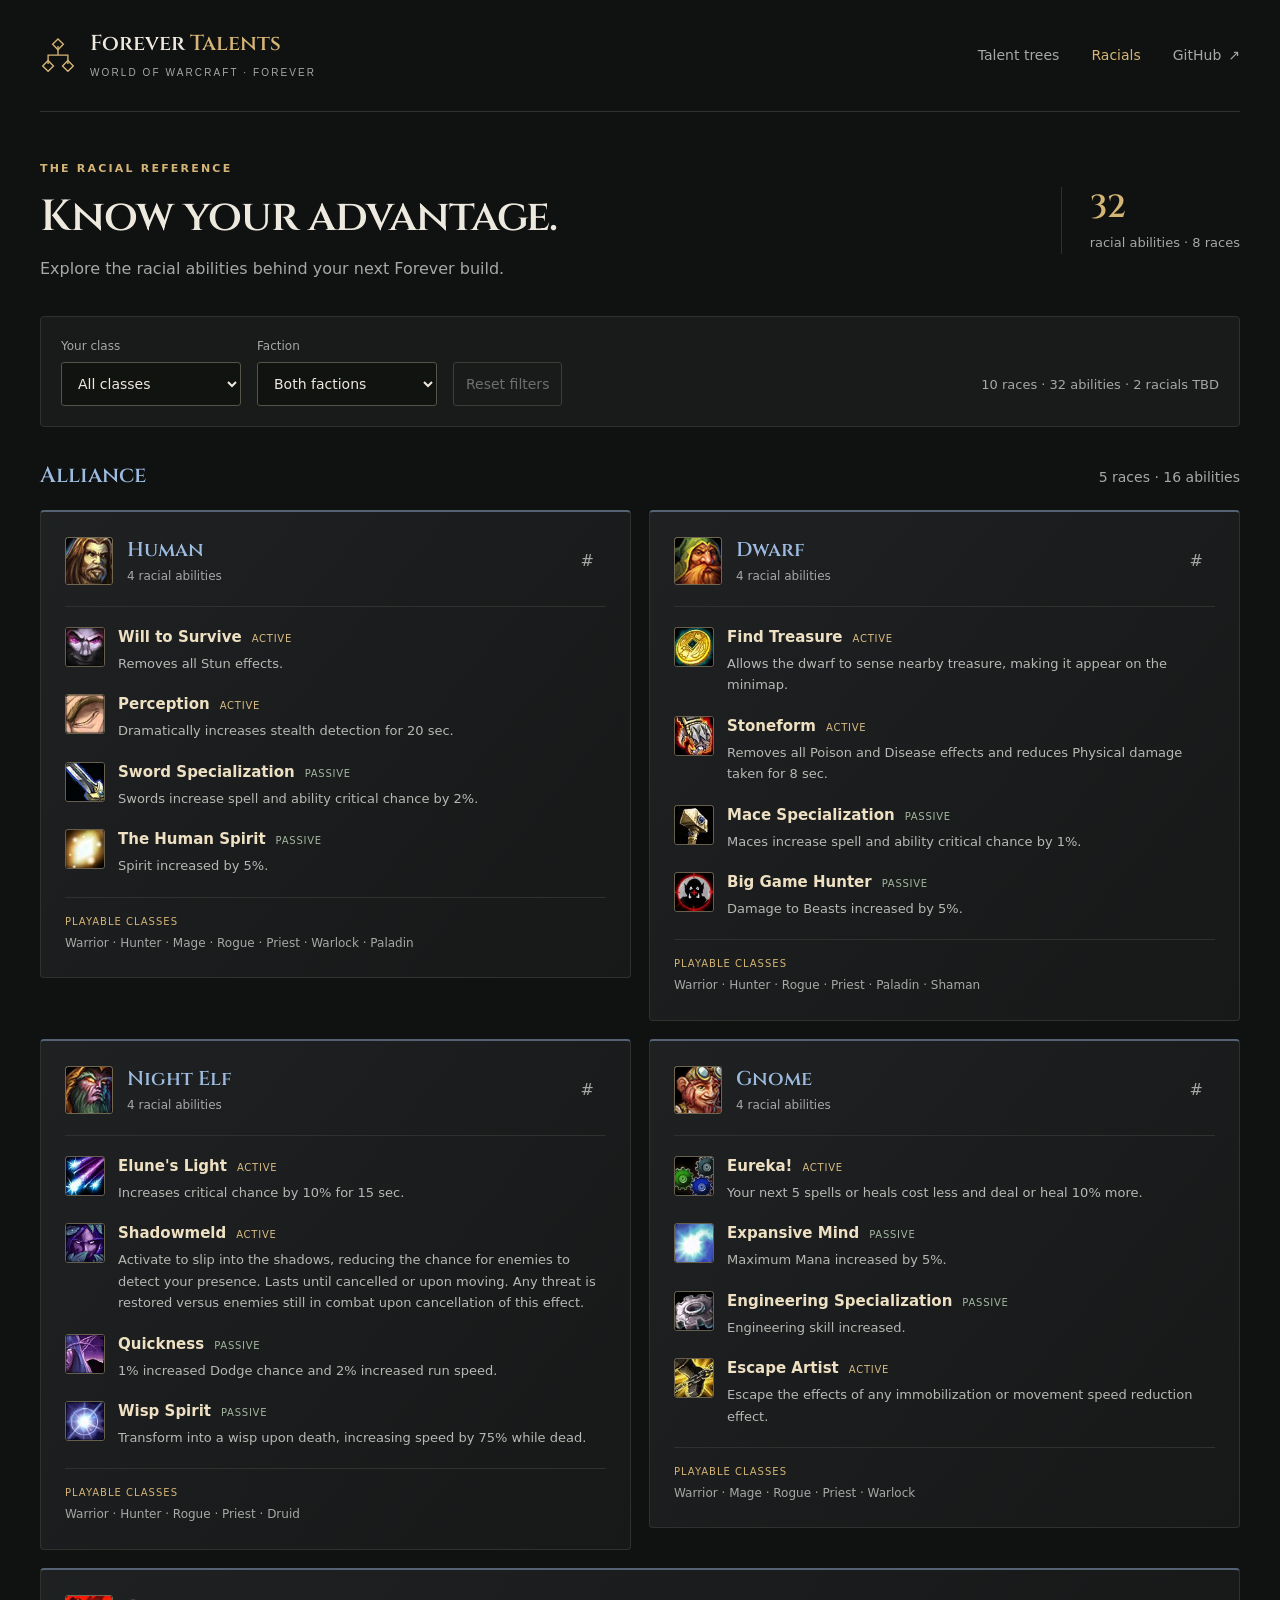
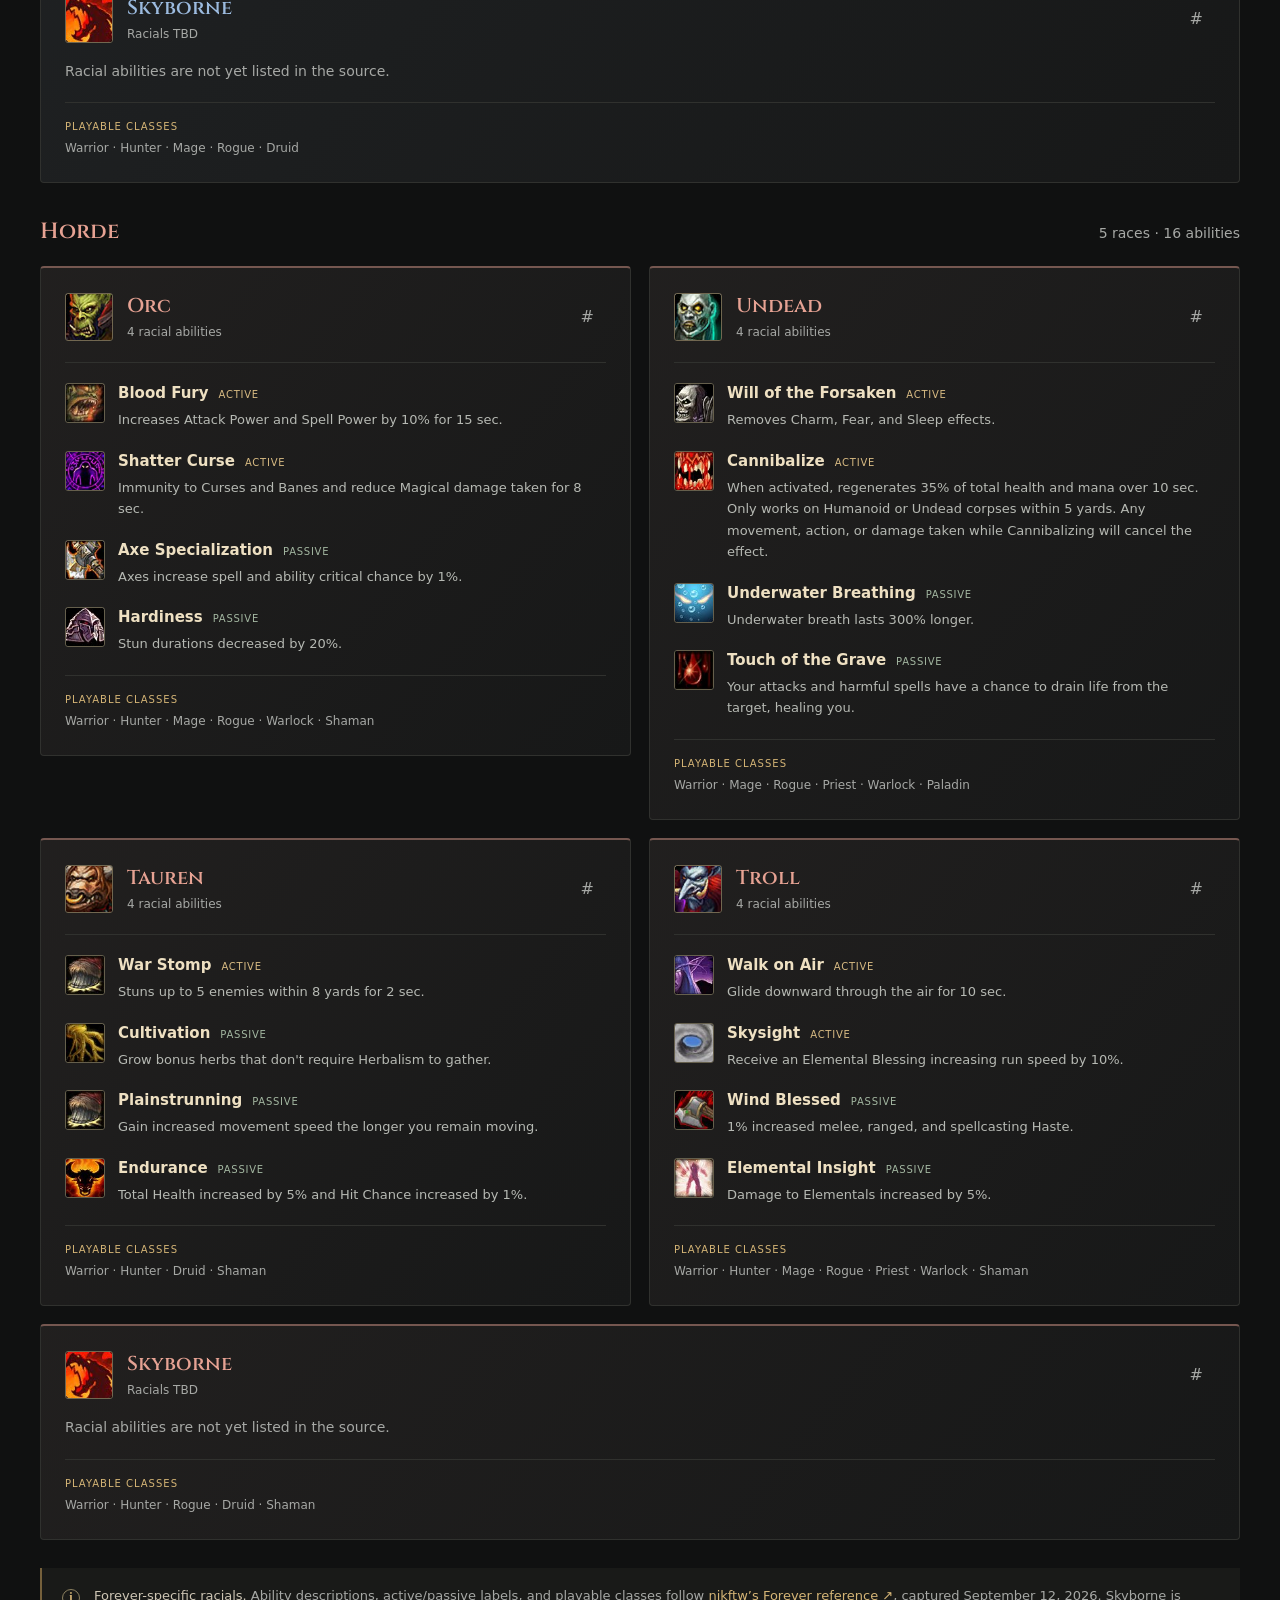
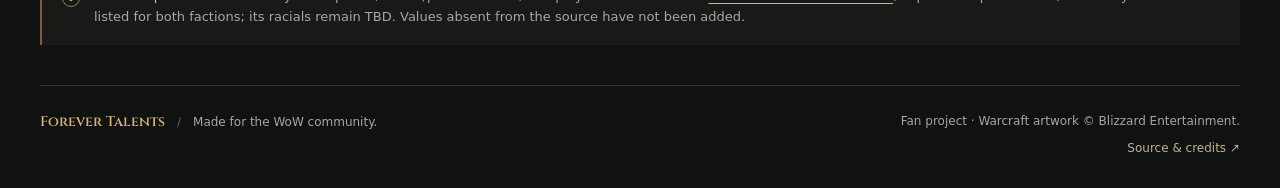
==== racials.html @ 3349fb78 "Add Forever racial abilities reference and class filters" ====
<!doctype html>
<html lang="en">
<head>
  <meta charset="utf-8">
  <meta name="viewport" content="width=device-width, initial-scale=1">
  <meta name="color-scheme" content="dark">
  <meta name="theme-color" content="#101111">
  <meta name="description" content="Explore 32 WoW Forever racial abilities, active and passive effects, and playable classes for Alliance and Horde. Skyborne racials are marked TBD.">
  <title>Racial abilities · Forever Talents</title>
  <link rel="icon" href="assets/talent-tree.svg" type="image/svg+xml">
  <link rel="stylesheet" href="styles.css">
  <link rel="stylesheet" href="racials.css">
  <script src="racials.js" defer></script>
</head>
<body>
  <a class="skip-link" href="#racials">Skip to racial abilities</a>
  <div class="page">
    <header class="site-header">
      <a class="brand" href="./" aria-label="Forever Talents home">
        <svg class="brand-mark" viewBox="0 0 40 40" fill="none" aria-hidden="true"><path d="M20 9v10M9 29V19h22v10" stroke="currentColor" stroke-width="1.5"/><path d="m20 1 6 6-6 6-6-6Zm-11 24 6 6-6 6-6-6Zm22 0 6 6-6 6-6-6Z" stroke="currentColor" stroke-width="1.5"/></svg>
        <span>Forever <b>Talents</b><small>WORLD OF WARCRAFT · FOREVER</small></span>
      </a>
      <nav aria-label="Main navigation">
        <a href="./#classes">Talent trees</a>
        <a class="current" href="racials.html" aria-current="page">Racials</a>
        <a href="https://github.com/dan-in-it/ForeverTalents">GitHub <span aria-hidden="true">↗</span></a>
      </nav>
    </header>
    <main id="racials">
      <section class="intro" aria-labelledby="page-title">
        <div><p class="eyebrow">THE RACIAL REFERENCE</p><h1 id="page-title">Know your advantage.</h1><p class="intro-copy">Explore the racial abilities behind your next Forever build.</p></div>
        <p class="collection-status"><strong>32</strong><span>racial abilities · 8 races</span></p>
      </section>
      <div class="racial-filters" hidden>
        <label for="class-filter">Your class<select id="class-filter"><option value="all">All classes</option><option value="druid">Druid</option><option value="hunter">Hunter</option><option value="mage">Mage</option><option value="paladin">Paladin</option><option value="priest">Priest</option><option value="rogue">Rogue</option><option value="shaman">Shaman</option><option value="warlock">Warlock</option><option value="warrior">Warrior</option></select></label>
        <label for="faction-filter">Faction<select id="faction-filter"><option value="all">Both factions</option><option value="alliance">Alliance</option><option value="horde">Horde</option></select></label>
        <button id="clear-filters" type="button">Reset filters</button>
        <p id="filter-summary" role="status" aria-live="polite" aria-atomic="true">10 races · 32 abilities · 2 racials TBD</p>
      </div>
    <section class="faction-section alliance" data-faction="alliance" aria-labelledby="alliance-title">
      <div class="section-heading"><h2 id="alliance-title">Alliance</h2><p class="faction-count">5 races · 16 abilities</p></div>
      <div class="race-grid">
      <article class="race-card" id="human" data-classes="warrior hunter mage rogue priest warlock paladin" data-ability-count="4" aria-labelledby="human-title">
        <header class="race-heading"><img src="assets/racials/race_human_male.jpg" alt="" width="48" height="48" loading="lazy"><div><h3 id="human-title">Human</h3><p>4 racial abilities</p></div><a class="race-anchor" href="#human" aria-label="Link to Human (Alliance)">#</a></header>
        <ul class="racial-abilities">
          <li class="racial-ability">
            <img src="assets/racials/spell_shadow_charm.jpg" alt="" width="40" height="40" loading="lazy">
            <div><div class="ability-heading"><h4>Will to Survive</h4><span class="ability-type active">Active</span></div><p>Removes all Stun effects.</p></div>
          </li>
          <li class="racial-ability">
            <img src="assets/racials/spell_nature_sleep.jpg" alt="" width="40" height="40" loading="lazy">
            <div><div class="ability-heading"><h4>Perception</h4><span class="ability-type active">Active</span></div><p>Dramatically increases stealth detection for 20 sec.</p></div>
          </li>
          <li class="racial-ability">
            <img src="assets/racials/ability_meleedamage.jpg" alt="" width="40" height="40" loading="lazy">
            <div><div class="ability-heading"><h4>Sword Specialization</h4><span class="ability-type passive">Passive</span></div><p>Swords increase spell and ability critical chance by 2%.</p></div>
          </li>
          <li class="racial-ability">
            <img src="assets/racials/inv_enchant_shardbrilliantsmall.jpg" alt="" width="40" height="40" loading="lazy">
            <div><div class="ability-heading"><h4>The Human Spirit</h4><span class="ability-type passive">Passive</span></div><p>Spirit increased by 5%.</p></div>
          </li>
        </ul>
        <p class="race-classes"><strong>Playable classes</strong><span>Warrior · Hunter · Mage · Rogue · Priest · Warlock · Paladin</span></p>
      </article>
      <article class="race-card" id="dwarf" data-classes="warrior hunter rogue priest paladin shaman" data-ability-count="4" aria-labelledby="dwarf-title">
        <header class="race-heading"><img src="assets/racials/race_dwarf_male.jpg" alt="" width="48" height="48" loading="lazy"><div><h3 id="dwarf-title">Dwarf</h3><p>4 racial abilities</p></div><a class="race-anchor" href="#dwarf" aria-label="Link to Dwarf (Alliance)">#</a></header>
        <ul class="racial-abilities">
          <li class="racial-ability">
            <img src="assets/racials/racial_dwarf_findtreasure.jpg" alt="" width="40" height="40" loading="lazy">
            <div><div class="ability-heading"><h4>Find Treasure</h4><span class="ability-type active">Active</span></div><p>Allows the dwarf to sense nearby treasure, making it appear on the minimap.</p></div>
          </li>
          <li class="racial-ability">
            <img src="assets/racials/spell_shadow_unholystrength.jpg" alt="" width="40" height="40" loading="lazy">
            <div><div class="ability-heading"><h4>Stoneform</h4><span class="ability-type active">Active</span></div><p>Removes all Poison and Disease effects and reduces Physical damage taken for 8 sec.</p></div>
          </li>
          <li class="racial-ability">
            <img src="assets/racials/inv_hammer_05.jpg" alt="" width="40" height="40" loading="lazy">
            <div><div class="ability-heading"><h4>Mace Specialization</h4><span class="ability-type passive">Passive</span></div><p>Maces increase spell and ability critical chance by 1%.</p></div>
          </li>
          <li class="racial-ability">
            <img src="assets/racials/ability_hunter_snipershot.jpg" alt="" width="40" height="40" loading="lazy">
            <div><div class="ability-heading"><h4>Big Game Hunter</h4><span class="ability-type passive">Passive</span></div><p>Damage to Beasts increased by 5%.</p></div>
          </li>
        </ul>
        <p class="race-classes"><strong>Playable classes</strong><span>Warrior · Hunter · Rogue · Priest · Paladin · Shaman</span></p>
      </article>
      <article class="race-card" id="night-elf" data-classes="warrior hunter rogue priest druid" data-ability-count="4" aria-labelledby="night-elf-title">
        <header class="race-heading"><img src="assets/racials/race_nightelf_male.jpg" alt="" width="48" height="48" loading="lazy"><div><h3 id="night-elf-title">Night Elf</h3><p>4 racial abilities</p></div><a class="race-anchor" href="#night-elf" aria-label="Link to Night Elf (Alliance)">#</a></header>
        <ul class="racial-abilities">
          <li class="racial-ability">
            <img src="assets/racials/spell_arcane_starfire.jpg" alt="" width="40" height="40" loading="lazy">
            <div><div class="ability-heading"><h4>Elune&#x27;s Light</h4><span class="ability-type active">Active</span></div><p>Increases critical chance by 10% for 15 sec.</p></div>
          </li>
          <li class="racial-ability">
            <img src="assets/racials/ability_ambush.jpg" alt="" width="40" height="40" loading="lazy">
            <div><div class="ability-heading"><h4>Shadowmeld</h4><span class="ability-type active">Active</span></div><p>Activate to slip into the shadows, reducing the chance for enemies to detect your presence. Lasts until cancelled or upon moving. Any threat is restored versus enemies still in combat upon cancellation of this effect.</p></div>
          </li>
          <li class="racial-ability">
            <img src="assets/racials/ability_racial_shadowmeld.jpg" alt="" width="40" height="40" loading="lazy">
            <div><div class="ability-heading"><h4>Quickness</h4><span class="ability-type passive">Passive</span></div><p>1% increased Dodge chance and 2% increased run speed.</p></div>
          </li>
          <li class="racial-ability">
            <img src="assets/racials/spell_nature_wispsplode.jpg" alt="" width="40" height="40" loading="lazy">
            <div><div class="ability-heading"><h4>Wisp Spirit</h4><span class="ability-type passive">Passive</span></div><p>Transform into a wisp upon death, increasing speed by 75% while dead.</p></div>
          </li>
        </ul>
        <p class="race-classes"><strong>Playable classes</strong><span>Warrior · Hunter · Rogue · Priest · Druid</span></p>
      </article>
      <article class="race-card" id="gnome" data-classes="warrior mage rogue priest warlock" data-ability-count="4" aria-labelledby="gnome-title">
        <header class="race-heading"><img src="assets/racials/race_gnome_male.jpg" alt="" width="48" height="48" loading="lazy"><div><h3 id="gnome-title">Gnome</h3><p>4 racial abilities</p></div><a class="race-anchor" href="#gnome" aria-label="Link to Gnome (Alliance)">#</a></header>
        <ul class="racial-abilities">
          <li class="racial-ability">
            <img src="assets/racials/inv_misc_enggizmos_30.jpg" alt="" width="40" height="40" loading="lazy">
            <div><div class="ability-heading"><h4>Eureka!</h4><span class="ability-type active">Active</span></div><p>Your next 5 spells or heals cost less and deal or heal 10% more.</p></div>
          </li>
          <li class="racial-ability">
            <img src="assets/racials/inv_enchant_essenceeternallarge.jpg" alt="" width="40" height="40" loading="lazy">
            <div><div class="ability-heading"><h4>Expansive Mind</h4><span class="ability-type passive">Passive</span></div><p>Maximum Mana increased by 5%.</p></div>
          </li>
          <li class="racial-ability">
            <img src="assets/racials/inv_misc_gear_01.jpg" alt="" width="40" height="40" loading="lazy">
            <div><div class="ability-heading"><h4>Engineering Specialization</h4><span class="ability-type passive">Passive</span></div><p>Engineering skill increased.</p></div>
          </li>
          <li class="racial-ability">
            <img src="assets/racials/ability_rogue_trip.jpg" alt="" width="40" height="40" loading="lazy">
            <div><div class="ability-heading"><h4>Escape Artist</h4><span class="ability-type active">Active</span></div><p>Escape the effects of any immobilization or movement speed reduction effect.</p></div>
          </li>
        </ul>
        <p class="race-classes"><strong>Playable classes</strong><span>Warrior · Mage · Rogue · Priest · Warlock</span></p>
      </article>
      <article class="race-card pending-card" id="skyborne-alliance" data-classes="warrior hunter mage rogue druid" data-ability-count="0" aria-labelledby="skyborne-alliance-title">
        <header class="race-heading"><img src="assets/racials/inv_misc_head_dragon_01.jpg" alt="" width="48" height="48" loading="lazy"><div><h3 id="skyborne-alliance-title">Skyborne</h3><p>Racials TBD</p></div><a class="race-anchor" href="#skyborne-alliance" aria-label="Link to Skyborne (Alliance)">#</a></header>
        <p class="racial-pending">Racial abilities are not yet listed in the source.</p>
        <p class="race-classes"><strong>Playable classes</strong><span>Warrior · Hunter · Mage · Rogue · Druid</span></p>
      </article>
      </div>
    </section>
    <section class="faction-section horde" data-faction="horde" aria-labelledby="horde-title">
      <div class="section-heading"><h2 id="horde-title">Horde</h2><p class="faction-count">5 races · 16 abilities</p></div>
      <div class="race-grid">
      <article class="race-card" id="orc" data-classes="warrior hunter mage rogue warlock shaman" data-ability-count="4" aria-labelledby="orc-title">
        <header class="race-heading"><img src="assets/racials/race_orc_male.jpg" alt="" width="48" height="48" loading="lazy"><div><h3 id="orc-title">Orc</h3><p>4 racial abilities</p></div><a class="race-anchor" href="#orc" aria-label="Link to Orc (Horde)">#</a></header>
        <ul class="racial-abilities">
          <li class="racial-ability">
            <img src="assets/racials/racial_orc_berserkerstrength.jpg" alt="" width="40" height="40" loading="lazy">
            <div><div class="ability-heading"><h4>Blood Fury</h4><span class="ability-type active">Active</span></div><p>Increases Attack Power and Spell Power by 10% for 15 sec.</p></div>
          </li>
          <li class="racial-ability">
            <img src="assets/racials/spell_shadow_antishadow.jpg" alt="" width="40" height="40" loading="lazy">
            <div><div class="ability-heading"><h4>Shatter Curse</h4><span class="ability-type active">Active</span></div><p>Immunity to Curses and Banes and reduce Magical damage taken for 8 sec.</p></div>
          </li>
          <li class="racial-ability">
            <img src="assets/racials/inv_axe_02.jpg" alt="" width="40" height="40" loading="lazy">
            <div><div class="ability-heading"><h4>Axe Specialization</h4><span class="ability-type passive">Passive</span></div><p>Axes increase spell and ability critical chance by 1%.</p></div>
          </li>
          <li class="racial-ability">
            <img src="assets/racials/inv_helmet_23.jpg" alt="" width="40" height="40" loading="lazy">
            <div><div class="ability-heading"><h4>Hardiness</h4><span class="ability-type passive">Passive</span></div><p>Stun durations decreased by 20%.</p></div>
          </li>
        </ul>
        <p class="race-classes"><strong>Playable classes</strong><span>Warrior · Hunter · Mage · Rogue · Warlock · Shaman</span></p>
      </article>
      <article class="race-card" id="undead" data-classes="warrior mage rogue priest warlock paladin" data-ability-count="4" aria-labelledby="undead-title">
        <header class="race-heading"><img src="assets/racials/race_scourge_male.jpg" alt="" width="48" height="48" loading="lazy"><div><h3 id="undead-title">Undead</h3><p>4 racial abilities</p></div><a class="race-anchor" href="#undead" aria-label="Link to Undead (Horde)">#</a></header>
        <ul class="racial-abilities">
          <li class="racial-ability">
            <img src="assets/racials/spell_shadow_raisedead.jpg" alt="" width="40" height="40" loading="lazy">
            <div><div class="ability-heading"><h4>Will of the Forsaken</h4><span class="ability-type active">Active</span></div><p>Removes Charm, Fear, and Sleep effects.</p></div>
          </li>
          <li class="racial-ability">
            <img src="assets/racials/ability_racial_cannibalize.jpg" alt="" width="40" height="40" loading="lazy">
            <div><div class="ability-heading"><h4>Cannibalize</h4><span class="ability-type active">Active</span></div><p>When activated, regenerates 35% of total health and mana over 10 sec. Only works on Humanoid or Undead corpses within 5 yards. Any movement, action, or damage taken while Cannibalizing will cancel the effect.</p></div>
          </li>
          <li class="racial-ability">
            <img src="assets/racials/spell_shadow_demonbreath.jpg" alt="" width="40" height="40" loading="lazy">
            <div><div class="ability-heading"><h4>Underwater Breathing</h4><span class="ability-type passive">Passive</span></div><p>Underwater breath lasts 300% longer.</p></div>
          </li>
          <li class="racial-ability">
            <img src="assets/racials/spell_shadow_lifedrain.jpg" alt="" width="40" height="40" loading="lazy">
            <div><div class="ability-heading"><h4>Touch of the Grave</h4><span class="ability-type passive">Passive</span></div><p>Your attacks and harmful spells have a chance to drain life from the target, healing you.</p></div>
          </li>
        </ul>
        <p class="race-classes"><strong>Playable classes</strong><span>Warrior · Mage · Rogue · Priest · Warlock · Paladin</span></p>
      </article>
      <article class="race-card" id="tauren" data-classes="warrior hunter druid shaman" data-ability-count="4" aria-labelledby="tauren-title">
        <header class="race-heading"><img src="assets/racials/race_tauren_male.jpg" alt="" width="48" height="48" loading="lazy"><div><h3 id="tauren-title">Tauren</h3><p>4 racial abilities</p></div><a class="race-anchor" href="#tauren" aria-label="Link to Tauren (Horde)">#</a></header>
        <ul class="racial-abilities">
          <li class="racial-ability">
            <img src="assets/racials/ability_warstomp.jpg" alt="" width="40" height="40" loading="lazy">
            <div><div class="ability-heading"><h4>War Stomp</h4><span class="ability-type active">Active</span></div><p>Stuns up to 5 enemies within 8 yards for 2 sec.</p></div>
          </li>
          <li class="racial-ability">
            <img src="assets/racials/inv_misc_herb_07.jpg" alt="" width="40" height="40" loading="lazy">
            <div><div class="ability-heading"><h4>Cultivation</h4><span class="ability-type passive">Passive</span></div><p>Grow bonus herbs that don&#x27;t require Herbalism to gather.</p></div>
          </li>
          <li class="racial-ability">
            <img src="assets/racials/ability_warstomp.jpg" alt="" width="40" height="40" loading="lazy">
            <div><div class="ability-heading"><h4>Plainstrunning</h4><span class="ability-type passive">Passive</span></div><p>Gain increased movement speed the longer you remain moving.</p></div>
          </li>
          <li class="racial-ability">
            <img src="assets/racials/spell_nature_unyeildingstamina.jpg" alt="" width="40" height="40" loading="lazy">
            <div><div class="ability-heading"><h4>Endurance</h4><span class="ability-type passive">Passive</span></div><p>Total Health increased by 5% and Hit Chance increased by 1%.</p></div>
          </li>
        </ul>
        <p class="race-classes"><strong>Playable classes</strong><span>Warrior · Hunter · Druid · Shaman</span></p>
      </article>
      <article class="race-card" id="troll" data-classes="warrior hunter mage rogue priest warlock shaman" data-ability-count="4" aria-labelledby="troll-title">
        <header class="race-heading"><img src="assets/racials/race_troll_male.jpg" alt="" width="48" height="48" loading="lazy"><div><h3 id="troll-title">Troll</h3><p>4 racial abilities</p></div><a class="race-anchor" href="#troll" aria-label="Link to Troll (Horde)">#</a></header>
        <ul class="racial-abilities">
          <li class="racial-ability">
            <img src="assets/racials/ability_racial_shadowmeld.jpg" alt="" width="40" height="40" loading="lazy">
            <div><div class="ability-heading"><h4>Walk on Air</h4><span class="ability-type active">Active</span></div><p>Glide downward through the air for 10 sec.</p></div>
          </li>
          <li class="racial-ability">
            <img src="assets/racials/spell_nature_eyeofthestorm.jpg" alt="" width="40" height="40" loading="lazy">
            <div><div class="ability-heading"><h4>Skysight</h4><span class="ability-type active">Active</span></div><p>Receive an Elemental Blessing increasing run speed by 10%.</p></div>
          </li>
          <li class="racial-ability">
            <img src="assets/racials/ability_hunter_swiftstrike.jpg" alt="" width="40" height="40" loading="lazy">
            <div><div class="ability-heading"><h4>Wind Blessed</h4><span class="ability-type passive">Passive</span></div><p>1% increased melee, ranged, and spellcasting Haste.</p></div>
          </li>
          <li class="racial-ability">
            <img src="assets/racials/spell_fire_elementaldevastation.jpg" alt="" width="40" height="40" loading="lazy">
            <div><div class="ability-heading"><h4>Elemental Insight</h4><span class="ability-type passive">Passive</span></div><p>Damage to Elementals increased by 5%.</p></div>
          </li>
        </ul>
        <p class="race-classes"><strong>Playable classes</strong><span>Warrior · Hunter · Mage · Rogue · Priest · Warlock · Shaman</span></p>
      </article>
      <article class="race-card pending-card" id="skyborne-horde" data-classes="warrior hunter rogue druid shaman" data-ability-count="0" aria-labelledby="skyborne-horde-title">
        <header class="race-heading"><img src="assets/racials/inv_misc_head_dragon_01.jpg" alt="" width="48" height="48" loading="lazy"><div><h3 id="skyborne-horde-title">Skyborne</h3><p>Racials TBD</p></div><a class="race-anchor" href="#skyborne-horde" aria-label="Link to Skyborne (Horde)">#</a></header>
        <p class="racial-pending">Racial abilities are not yet listed in the source.</p>
        <p class="race-classes"><strong>Playable classes</strong><span>Warrior · Hunter · Rogue · Druid · Shaman</span></p>
      </article>
      </div>
    </section>

      <p class="racial-empty" id="racial-empty" hidden>No races match these filters. Try another class or faction.</p>
      <aside class="reference-note"><span class="note-mark" aria-hidden="true">i</span><p><strong>Forever-specific racials.</strong> Ability descriptions, active/passive labels, and playable classes follow <a href="https://nikftw.github.io/forevertalent/">nikftw’s Forever reference ↗</a>, captured September 12, 2026. Skyborne is listed for both factions; its racials remain TBD. Values absent from the source have not been added.</p></aside>
    </main>
    <footer class="site-footer">
      <p><span class="footer-brand">Forever Talents</span><span class="footer-divider">/</span>Made for the WoW community.</p>
      <p>Fan project · Warcraft artwork © Blizzard Entertainment.<br><a href="https://github.com/dan-in-it/ForeverTalents">Source &amp; credits <span aria-hidden="true">↗</span></a></p>
    </footer>
  </div>
</body>
</html>
---- styles.css ----
@font-face {
  font-family: Cinzel;
  src: url("assets/cinzel.ttf") format("truetype");
  font-weight: 400 900;
  font-display: swap;
}

:root {
  color-scheme: dark;
  --background: #101111;
  --panel: #191a1a;
  --text: #eee9df;
  --muted: #a6a8a5;
  --gold: #d5b576;
  --line: #30312e;
  font-family: "Segoe UI", system-ui, sans-serif;
  color: var(--text);
  background: var(--background);
}

* { box-sizing: border-box; }
body { margin: 0; font-size: 1rem; line-height: 1.6; }
a { color: inherit; text-decoration: none; }
img { display: block; object-fit: cover; }
button, a { -webkit-tap-highlight-color: transparent; }
a:focus-visible { outline: 2px solid var(--gold); outline-offset: 6px; }
.page { width: min(1232px, calc(100% - 80px)); margin: 0 auto; }
.skip-link { position: absolute; top: -100px; left: 16px; padding: 12px 20px; z-index: 10; background: var(--gold); color: #171713; }
.skip-link:focus { top: 12px; }
.site-header { min-height: 112px; display: flex; align-items: center; justify-content: space-between; gap: 24px; border-bottom: 1px solid var(--line); }
.brand { display: flex; gap: 14px; align-items: center; font: 500 1.35rem/1.2 Cinzel, Georgia, serif; white-space: nowrap; }
.brand b { font-weight: 500; color: var(--gold); }
.brand small { display: block; margin-top: 9px; color: var(--muted); font: 500 .625rem/1.5 "Segoe UI", sans-serif; letter-spacing: .21em; }
.brand-mark { width: 36px; height: 40px; color: var(--gold); }
nav { display: flex; gap: 32px; font-size: .875rem; }
nav a { display: flex; align-items: center; gap: 7px; min-height: 44px; color: var(--muted); }
nav a:hover, nav .current { color: var(--gold); }
.intro { display: flex; justify-content: space-between; align-items: center; gap: 24px; padding: 48px 0 34px; }
.eyebrow { margin: 0 0 12px; color: var(--gold); font-size: .6875rem; font-weight: 600; letter-spacing: .2em; }
h1, h2, h3, p { margin-top: 0; }
h1 { font: 500 clamp(2rem, 3.4vw, 2.875rem)/1.25 Cinzel, Georgia, serif; margin-bottom: 12px; letter-spacing: -.025em; }
.intro-copy { color: var(--muted); margin-bottom: 0; }
.collection-status { margin: 0; padding-left: 28px; border-left: 1px solid var(--line); flex-shrink: 0; }
.collection-status strong { display: block; color: var(--gold); font: 500 2rem/1.3 Cinzel, Georgia, serif; }
.collection-status strong span { color: #696c67; font-size: 1.375rem; }
.collection-status > span { color: var(--muted); font-size: .8125rem; }
.status { display: inline-flex; align-items: center; width: fit-content; font-size: .8125rem; line-height: 1.4; padding: 5px 10px; border-radius: 3px; }
.live { gap: 7px; color: #c0d7a8; background: #263025; border: 1px solid #43533a; }
.live::before { content: ""; width: 5px; height: 5px; background: #b2d998; border-radius: 50%; }
.section-heading { display: flex; justify-content: space-between; align-items: baseline; gap: 20px; margin-bottom: 18px; }
.section-heading h2 { font: 500 1.375rem/1.4 Cinzel, Georgia, serif; margin-bottom: 0; }
.section-heading p { font-size: .875rem; color: var(--muted); margin-bottom: 0; }
.class-grid { display: grid; grid-template-columns: repeat(3, minmax(0, 1fr)); grid-auto-rows: 1fr; gap: 16px; }
.class-card { position: relative; display: grid; grid-template-columns: 48px minmax(0, 1fr); grid-template-rows: 48px 1fr 44px; gap: 16px; padding: 24px; border: 1px solid var(--line); border-radius: 4px; background: linear-gradient(115deg, color-mix(in srgb, var(--class-color) 4%, #191a1a), #171818); }
.class-card::before { content: ""; position: absolute; left: 22px; right: 22px; top: -1px; height: 1px; background: linear-gradient(90deg, var(--class-color), transparent); opacity: .5; }
.class-card > img { border: 1px solid #6c695d; border-radius: 3px; filter: saturate(.65); }
.class-card h3 { align-self: center; color: var(--class-color); font: 500 1.25rem/1.4 Cinzel, Georgia, serif; margin: 0; }
.class-card > p { grid-column: 1 / -1; color: var(--muted); font-size: .875rem; line-height: 1.65; min-height: 2.9em; margin: 0; }
.soon { grid-column: 1 / -1; align-self: center; color: #aaa99f; background: #222320; border: 1px solid #383a34; }
.druid { --class-color: #eda65d; }
.available-class { border-color: #6d5d40; background: linear-gradient(115deg, color-mix(in srgb, var(--class-color) 8%, #191a1a), #1c1e19); transition: border-color .15s, box-shadow .15s; }
.available-class:hover, .available-class:focus-within { border-color: var(--gold); box-shadow: 0 0 0 1px var(--gold); }
.available-class > img { filter: none; }
.coverage-note { display: block; color: var(--muted); font-size: .75rem; }
.card-footer { grid-column: 1 / -1; display: flex; align-items: center; justify-content: space-between; gap: 8px; }
.card-footer .status { flex-shrink: 0; font-size: .75rem; padding: 5px 8px; }
.class-calculator { display: flex; align-items: center; gap: 8px; min-height: 44px; color: #e6c28a; font-size: .8125rem; }
.class-calculator::after { content: ""; position: absolute; inset: 0; border-radius: 4px; }
.class-calculator:focus-visible { outline: none; }
.class-calculator:focus-visible::after { outline: 2px solid var(--gold); outline-offset: 4px; }
.class-calculator:hover { color: #ffe1b0; text-decoration: underline; text-underline-offset: 4px; }
.hunter { --class-color: #afd18b; }
.mage { --class-color: #8cc6d8; }
.paladin { --class-color: #eaaac8; }
.priest { --class-color: #dedbd0; }
.rogue { --class-color: #e4d68a; }
.shaman { --class-color: #80a7df; }
.warlock { --class-color: #b5a0da; }
.warrior { --class-color: #c9ac8b; }
.reference-note { display: flex; gap: 14px; margin-top: 28px; padding: 18px 20px; background: #191a18; border-left: 2px solid #75603b; }
.note-mark { display: flex; align-items: center; justify-content: center; flex: 0 0 18px; height: 18px; border: 1px solid #8b805f; border-radius: 50%; color: var(--gold); font: 600 .75rem Georgia, serif; margin-top: 3px; }
.reference-note p { margin: 0; font-size: .8125rem; color: var(--muted); }
.reference-note strong { color: #cdc5b4; font-weight: 500; }
.racial-callout { display: flex; align-items: center; gap: 18px; margin-top: 28px; padding: 22px 24px; border: 1px solid #6d5d40; border-radius: 4px; background: linear-gradient(110deg, #24251e, #191a1a); }
.racial-callout > img { border: 1px solid #716750; border-radius: 3px; flex-shrink: 0; }
.racial-callout strong { display: block; margin-bottom: 4px; font: 500 1.125rem/1.5 Cinzel, Georgia, serif; color: var(--gold); }
.racial-callout > span > span { color: var(--muted); font-size: .8125rem; }
.racial-callout .racial-callout-action { margin-left: auto; flex-shrink: 0; color: var(--gold); font-size: .875rem; }
.racial-callout:hover { border-color: var(--gold); }
.site-footer { display: flex; justify-content: space-between; gap: 24px; margin-top: 40px; padding: 26px 0 30px; border-top: 1px solid var(--line); color: var(--muted); font-size: .75rem; }
.site-footer p { margin: 0; }
.site-footer > p:last-child { text-align: right; }
.footer-brand { font: 500 .875rem Cinzel, Georgia, serif; color: var(--gold); }
.footer-divider { color: #5e6057; padding: 0 12px; }
.site-footer a { display: inline-block; padding-top: 7px; color: #c2b28f; }
.site-footer a:hover { text-decoration: underline; }

@media (max-width: 1050px) {
  .class-grid { grid-template-columns: repeat(2, minmax(0, 1fr)); }
  .class-card > p { min-height: 0; }
}

@media (max-width: 760px) {
  .class-grid { grid-template-columns: 1fr; }
}

@media (max-width: 640px) {
  .page { width: calc(100% - 36px); }
  .site-header { min-height: 88px; gap: 12px; flex-wrap: wrap; padding-block: 18px; }
  .brand { font-size: 1rem; gap: 10px; }
  .brand-mark { width: 28px; }
  .brand small { font-size: .5rem; letter-spacing: .14em; }
  nav { gap: 22px; font-size: .8125rem; width: 100%; }
  .intro { padding: 32px 0 26px; display: block; }
  .intro-copy { max-width: 320px; }
  .collection-status { margin-top: 20px; padding: 0; border: 0; display: flex; align-items: baseline; gap: 10px; }
  .collection-status strong { font-size: 1.25rem; }
  .collection-status strong span { font-size: 1rem; }
  .collection-status > span { font-size: .75rem; }
  .section-heading { display: block; }
  .section-heading p { margin-top: 5px; }
  .class-grid { gap: 12px; }
  .class-card { padding: 20px; gap: 12px; }
  .class-card::before { left: 20px; right: 20px; }
  .class-card h3 { font-size: 1.125rem; }
  .class-card > p { font-size: .8125rem; }
  .soon { font-size: .75rem; padding: 5px 8px; }
  .racial-callout { flex-wrap: wrap; padding: 20px; gap: 12px; }
  .racial-callout > span:first-of-type { flex: 1; }
  .racial-callout .racial-callout-action { flex-basis: calc(100% - 60px); margin-left: 60px; }
  .site-footer { display: block; }
  .site-footer > p:last-child { text-align: left; margin-top: 14px; }
  .footer-divider { padding: 0 6px; }
}

@media (max-width: 359px) {
  .brand small { letter-spacing: .05em; }
  .class-calculator { font-size: .75rem; gap: 4px; }
}

@media (prefers-reduced-motion: reduce) {
  *, *::before, *::after { transition: none !important; }
}
---- racials.css ----
.racial-filters { display: flex; flex-wrap: wrap; align-items: flex-end; gap: 16px; padding: 20px; margin-bottom: 32px; border: 1px solid var(--line); border-radius: 4px; background: var(--panel); }
.racial-filters label { display: grid; gap: 6px; color: var(--muted); font-size: .75rem; }
.racial-filters select, .racial-filters button { min-height: 44px; border: 1px solid #555447; border-radius: 3px; padding: 9px 12px; font: inherit; font-size: .875rem; color: var(--text); background: #111311; }
.racial-filters select { min-width: 180px; }
.racial-filters button { cursor: pointer; color: var(--gold); background: transparent; }
.racial-filters button:hover { background: #2b2b23; }
.racial-filters button:disabled { color: var(--muted); opacity: .6; cursor: default; }
.racial-filters select:focus-visible, .racial-filters button:focus-visible { outline: 2px solid var(--gold); outline-offset: 4px; }
#filter-summary { margin: 0 0 10px auto; color: var(--muted); font-size: .8125rem; }
.faction-section { margin-top: 34px; --faction-color: #9cbbdf; }
.faction-section.horde { --faction-color: #e6a293; }
.faction-section .section-heading h2 { color: var(--faction-color); }
.race-grid { display: grid; grid-template-columns: repeat(2, minmax(0, 1fr)); gap: 18px; align-items: start; }
.race-card { padding: 24px; border: 1px solid var(--line); border-top: 2px solid color-mix(in srgb, var(--faction-color) 45%, var(--panel)); border-radius: 4px; background: linear-gradient(130deg, color-mix(in srgb, var(--faction-color) 4%, var(--panel)), #171818); scroll-margin-top: 24px; }
.race-card:target { border-color: var(--gold); }
.race-heading { display: flex; align-items: center; gap: 14px; padding-bottom: 20px; border-bottom: 1px solid var(--line); }
.race-heading > img { border: 1px solid #716750; border-radius: 3px; flex-shrink: 0; }
.race-heading h3 { margin: 0; color: var(--faction-color); font: 500 1.25rem/1.4 Cinzel, Georgia, serif; }
.race-heading p { margin: 3px 0 0; color: var(--muted); font-size: .75rem; }
.race-anchor { margin-left: auto; padding: 8px 12px; color: var(--muted); }
.race-anchor:hover { color: var(--gold); }
.racial-abilities { list-style: none; padding: 0; margin: 0; }
.racial-ability { display: grid; grid-template-columns: 40px minmax(0, 1fr); gap: 13px; padding-top: 20px; }
.racial-ability > img { border: 1px solid #655f4c; border-radius: 3px; }
.ability-heading { display: flex; align-items: baseline; flex-wrap: wrap; gap: 3px 10px; margin-bottom: 5px; }
.ability-heading h4 { margin: 0; color: #eee0c2; font-size: .9375rem; font-weight: 600; line-height: 1.4; }
.ability-type { font-size: .625rem; text-transform: uppercase; letter-spacing: .075em; }
.ability-type.active { color: #d8bb83; }
.ability-type.passive { color: #a3b7a1; }
.racial-ability p { margin: 0; color: #b6b9b3; font-size: .8125rem; line-height: 1.65; }
.race-classes { border-top: 1px solid var(--line); padding-top: 16px; margin: 20px 0 0; font-size: .75rem; color: var(--muted); }
.race-classes strong { display: block; margin-bottom: 4px; font-size: .625rem; font-weight: 500; text-transform: uppercase; letter-spacing: .1em; color: var(--gold); }
.pending-card { grid-column: 1 / -1; }
.pending-card .race-heading { border-bottom: 0; padding-bottom: 0; }
.racial-pending { margin: 16px 0 0; color: var(--muted); font-size: .875rem; }
.reference-note a { color: var(--gold); text-decoration: underline; text-underline-offset: 3px; }
.racial-empty { padding: 28px; border: 1px solid var(--line); text-align: center; color: var(--muted); }
[hidden] { display: none !important; }
@media (max-width: 900px) {
  #filter-summary { width: 100%; margin: 0; }
  .race-grid { grid-template-columns: 1fr; }
}
@media (max-width: 640px) {
  .racial-filters { padding: 16px; gap: 12px; }
  .racial-filters label { flex: 1 1 120px; min-width: 0; }
  .racial-filters select { width: 100%; min-width: 0; }
  .race-card { padding: 18px; }
  .race-grid { gap: 14px; }
  .racial-ability { gap: 11px; }
}
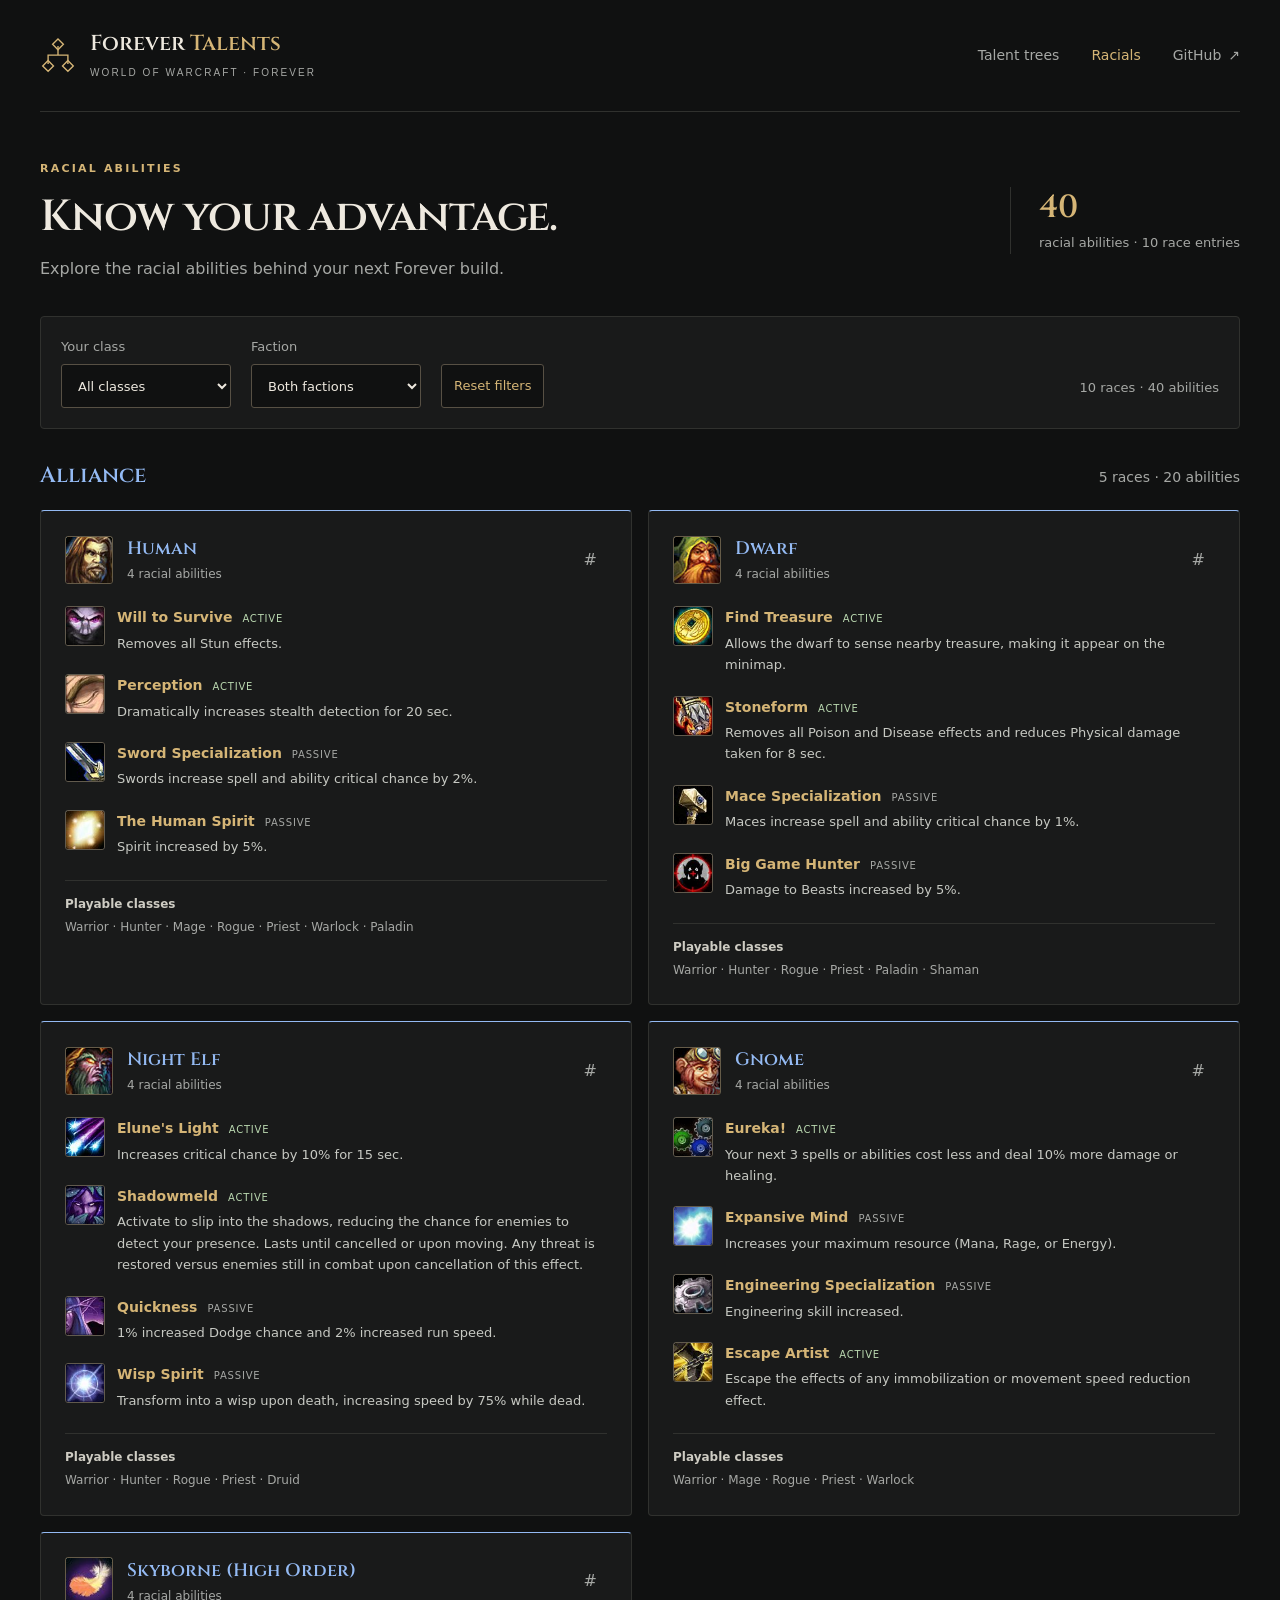
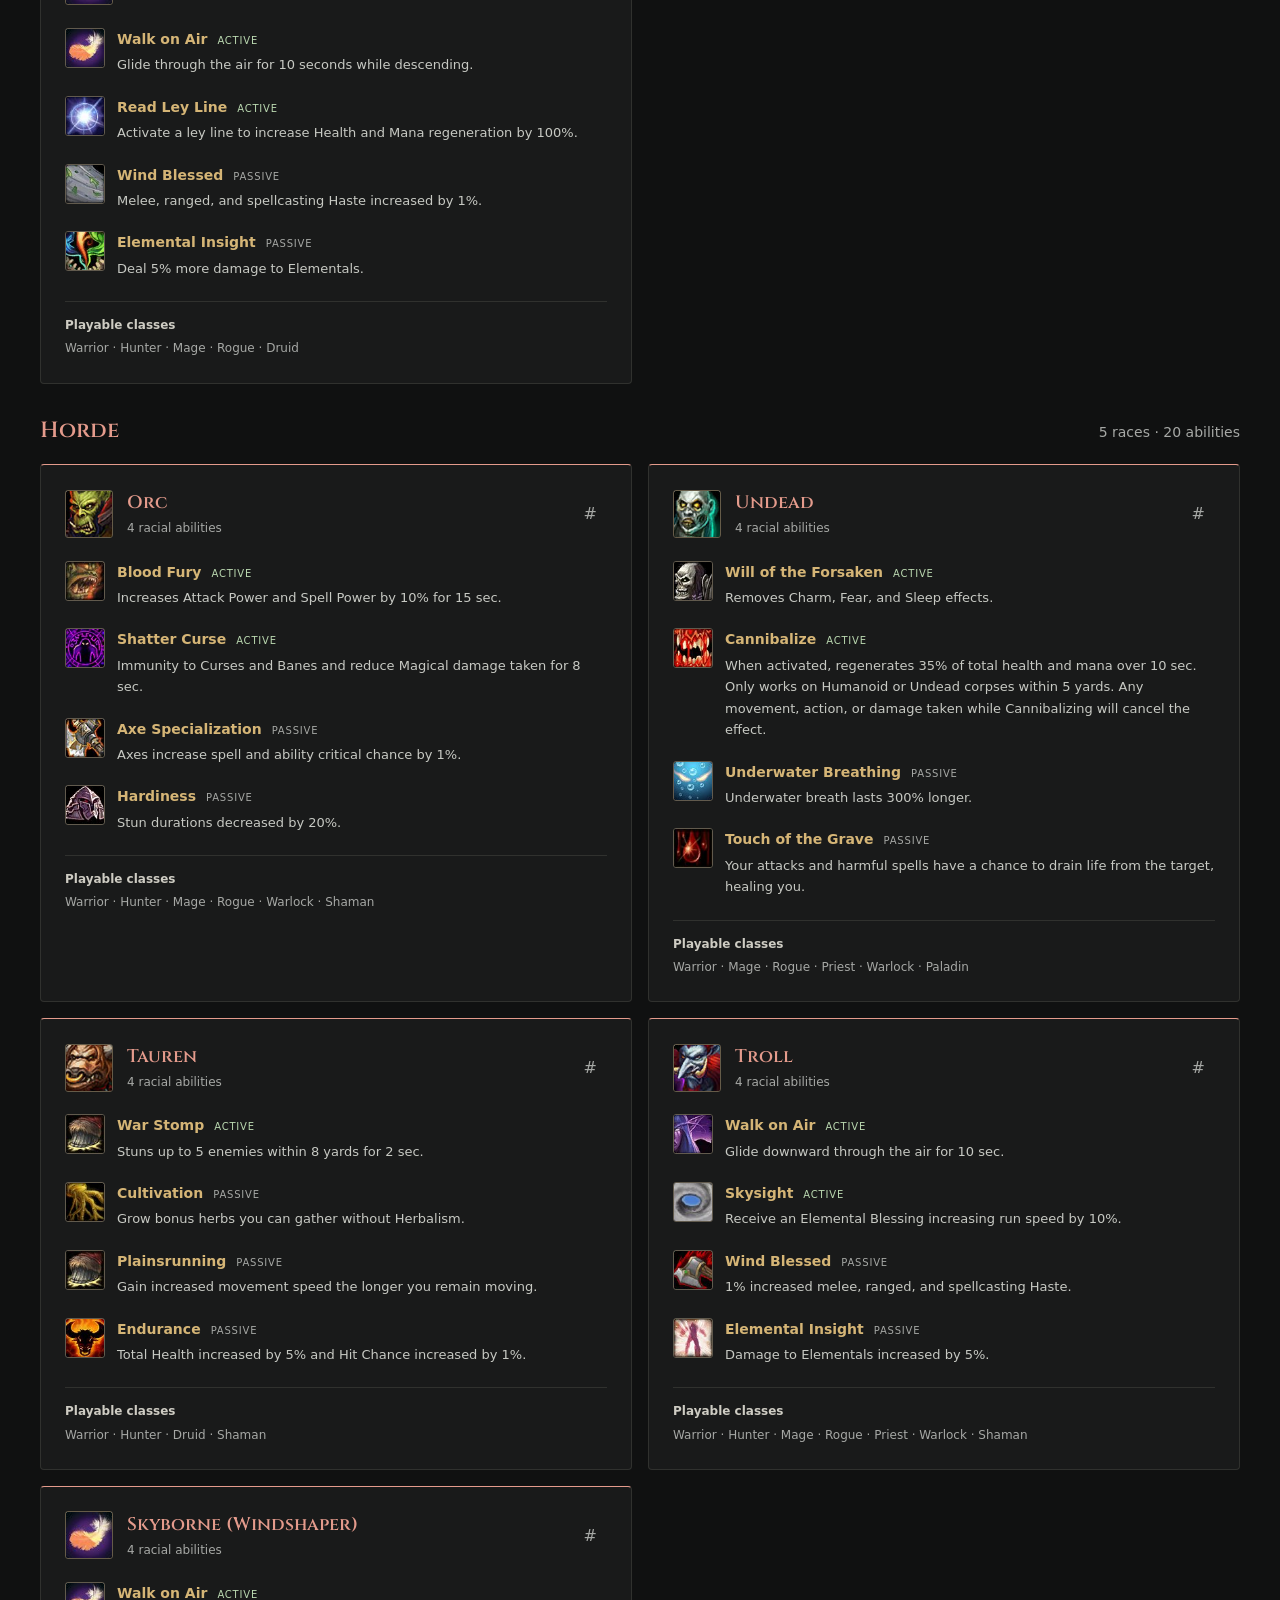
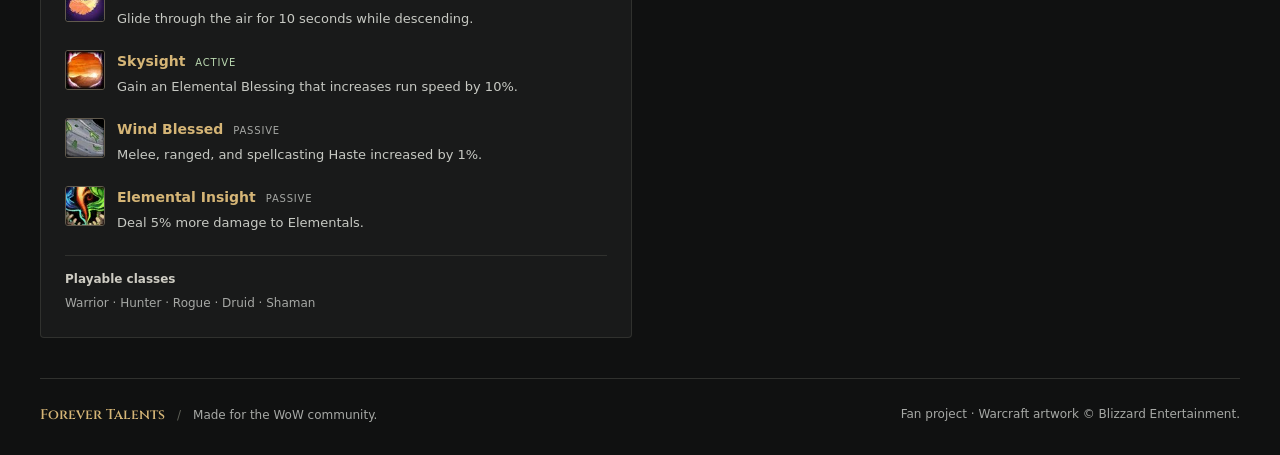
==== commit a31d9875: "Complete all nine talent calculators and remove visible references" ====
--- a/racials.html
+++ b/racials.html
@@ -5,7 +5,7 @@
   <meta name="viewport" content="width=device-width, initial-scale=1">
   <meta name="color-scheme" content="dark">
   <meta name="theme-color" content="#101111">
-  <meta name="description" content="Explore 32 WoW Forever racial abilities, active and passive effects, and playable classes for Alliance and Horde. Skyborne racials are marked TBD.">
+  <meta name="description" content="Explore 40 WoW Forever racial abilities and playable classes, including High Order and Windshaper Skyborne and updated Gnome, Orc, and Tauren racials.">
   <title>Racial abilities · Forever Talents</title>
   <link rel="icon" href="assets/talent-tree.svg" type="image/svg+xml">
   <link rel="stylesheet" href="styles.css">
@@ -28,17 +28,17 @@
     </header>
     <main id="racials">
       <section class="intro" aria-labelledby="page-title">
-        <div><p class="eyebrow">THE RACIAL REFERENCE</p><h1 id="page-title">Know your advantage.</h1><p class="intro-copy">Explore the racial abilities behind your next Forever build.</p></div>
-        <p class="collection-status"><strong>32</strong><span>racial abilities · 8 races</span></p>
+        <div><p class="eyebrow">RACIAL ABILITIES</p><h1 id="page-title">Know your advantage.</h1><p class="intro-copy">Explore the racial abilities behind your next Forever build.</p></div>
+        <p class="collection-status"><strong>40</strong><span>racial abilities · 10 race entries</span></p>
       </section>
       <div class="racial-filters" hidden>
         <label for="class-filter">Your class<select id="class-filter"><option value="all">All classes</option><option value="druid">Druid</option><option value="hunter">Hunter</option><option value="mage">Mage</option><option value="paladin">Paladin</option><option value="priest">Priest</option><option value="rogue">Rogue</option><option value="shaman">Shaman</option><option value="warlock">Warlock</option><option value="warrior">Warrior</option></select></label>
         <label for="faction-filter">Faction<select id="faction-filter"><option value="all">Both factions</option><option value="alliance">Alliance</option><option value="horde">Horde</option></select></label>
         <button id="clear-filters" type="button">Reset filters</button>
-        <p id="filter-summary" role="status" aria-live="polite" aria-atomic="true">10 races · 32 abilities · 2 racials TBD</p>
+        <p id="filter-summary" role="status" aria-live="polite" aria-atomic="true">10 races · 40 abilities</p>
       </div>
     <section class="faction-section alliance" data-faction="alliance" aria-labelledby="alliance-title">
-      <div class="section-heading"><h2 id="alliance-title">Alliance</h2><p class="faction-count">5 races · 16 abilities</p></div>
+      <div class="section-heading"><h2 id="alliance-title">Alliance</h2><p class="faction-count">5 races · 20 abilities</p></div>
       <div class="race-grid">
       <article class="race-card" id="human" data-classes="warrior hunter mage rogue priest warlock paladin" data-ability-count="4" aria-labelledby="human-title">
         <header class="race-heading"><img src="assets/racials/race_human_male.jpg" alt="" width="48" height="48" loading="lazy"><div><h3 id="human-title">Human</h3><p>4 racial abilities</p></div><a class="race-anchor" href="#human" aria-label="Link to Human (Alliance)">#</a></header>
@@ -111,11 +111,11 @@
         <ul class="racial-abilities">
           <li class="racial-ability">
             <img src="assets/racials/inv_misc_enggizmos_30.jpg" alt="" width="40" height="40" loading="lazy">
-            <div><div class="ability-heading"><h4>Eureka!</h4><span class="ability-type active">Active</span></div><p>Your next 5 spells or heals cost less and deal or heal 10% more.</p></div>
+            <div><div class="ability-heading"><h4>Eureka!</h4><span class="ability-type active">Active</span></div><p>Your next 3 spells or abilities cost less and deal 10% more damage or healing.</p></div>
           </li>
           <li class="racial-ability">
             <img src="assets/racials/inv_enchant_essenceeternallarge.jpg" alt="" width="40" height="40" loading="lazy">
-            <div><div class="ability-heading"><h4>Expansive Mind</h4><span class="ability-type passive">Passive</span></div><p>Maximum Mana increased by 5%.</p></div>
+            <div><div class="ability-heading"><h4>Expansive Mind</h4><span class="ability-type passive">Passive</span></div><p>Increases your maximum resource (Mana, Rage, or Energy).</p></div>
           </li>
           <li class="racial-ability">
             <img src="assets/racials/inv_misc_gear_01.jpg" alt="" width="40" height="40" loading="lazy">
@@ -128,15 +128,32 @@
         </ul>
         <p class="race-classes"><strong>Playable classes</strong><span>Warrior · Mage · Rogue · Priest · Warlock</span></p>
       </article>
-      <article class="race-card pending-card" id="skyborne-alliance" data-classes="warrior hunter mage rogue druid" data-ability-count="0" aria-labelledby="skyborne-alliance-title">
-        <header class="race-heading"><img src="assets/racials/inv_misc_head_dragon_01.jpg" alt="" width="48" height="48" loading="lazy"><div><h3 id="skyborne-alliance-title">Skyborne</h3><p>Racials TBD</p></div><a class="race-anchor" href="#skyborne-alliance" aria-label="Link to Skyborne (Alliance)">#</a></header>
-        <p class="racial-pending">Racial abilities are not yet listed in the source.</p>
+      <article class="race-card" id="skyborne-alliance" data-classes="warrior hunter mage rogue druid" data-ability-count="4" aria-labelledby="skyborne-alliance-title">
+        <header class="race-heading"><img src="assets/racials/spell_magic_featherfall.jpg" alt="" width="48" height="48" loading="lazy"><div><h3 id="skyborne-alliance-title">Skyborne (High Order)</h3><p>4 racial abilities</p></div><a class="race-anchor" href="#skyborne-alliance" aria-label="Link to Skyborne (High Order) (Alliance)">#</a></header>
+        <ul class="racial-abilities">
+          <li class="racial-ability">
+            <img src="assets/racials/spell_magic_featherfall.jpg" alt="" width="40" height="40" loading="lazy">
+            <div><div class="ability-heading"><h4>Walk on Air</h4><span class="ability-type active">Active</span></div><p>Glide through the air for 10 seconds while descending.</p></div>
+          </li>
+          <li class="racial-ability">
+            <img src="assets/racials/spell_nature_wispsplode.jpg" alt="" width="40" height="40" loading="lazy">
+            <div><div class="ability-heading"><h4>Read Ley Line</h4><span class="ability-type active">Active</span></div><p>Activate a ley line to increase Health and Mana regeneration by 100%.</p></div>
+          </li>
+          <li class="racial-ability">
+            <img src="assets/racials/spell_nature_cyclone.jpg" alt="" width="40" height="40" loading="lazy">
+            <div><div class="ability-heading"><h4>Wind Blessed</h4><span class="ability-type passive">Passive</span></div><p>Melee, ranged, and spellcasting Haste increased by 1%.</p></div>
+          </li>
+          <li class="racial-ability">
+            <img src="assets/racials/spell_nature_elementalabsorption.jpg" alt="" width="40" height="40" loading="lazy">
+            <div><div class="ability-heading"><h4>Elemental Insight</h4><span class="ability-type passive">Passive</span></div><p>Deal 5% more damage to Elementals.</p></div>
+          </li>
+        </ul>
         <p class="race-classes"><strong>Playable classes</strong><span>Warrior · Hunter · Mage · Rogue · Druid</span></p>
       </article>
       </div>
     </section>
     <section class="faction-section horde" data-faction="horde" aria-labelledby="horde-title">
-      <div class="section-heading"><h2 id="horde-title">Horde</h2><p class="faction-count">5 races · 16 abilities</p></div>
+      <div class="section-heading"><h2 id="horde-title">Horde</h2><p class="faction-count">5 races · 20 abilities</p></div>
       <div class="race-grid">
       <article class="race-card" id="orc" data-classes="warrior hunter mage rogue warlock shaman" data-ability-count="4" aria-labelledby="orc-title">
         <header class="race-heading"><img src="assets/racials/race_orc_male.jpg" alt="" width="48" height="48" loading="lazy"><div><h3 id="orc-title">Orc</h3><p>4 racial abilities</p></div><a class="race-anchor" href="#orc" aria-label="Link to Orc (Horde)">#</a></header>
@@ -191,11 +208,11 @@
           </li>
           <li class="racial-ability">
             <img src="assets/racials/inv_misc_herb_07.jpg" alt="" width="40" height="40" loading="lazy">
-            <div><div class="ability-heading"><h4>Cultivation</h4><span class="ability-type passive">Passive</span></div><p>Grow bonus herbs that don&#x27;t require Herbalism to gather.</p></div>
+            <div><div class="ability-heading"><h4>Cultivation</h4><span class="ability-type passive">Passive</span></div><p>Grow bonus herbs you can gather without Herbalism.</p></div>
           </li>
           <li class="racial-ability">
             <img src="assets/racials/ability_warstomp.jpg" alt="" width="40" height="40" loading="lazy">
-            <div><div class="ability-heading"><h4>Plainstrunning</h4><span class="ability-type passive">Passive</span></div><p>Gain increased movement speed the longer you remain moving.</p></div>
+            <div><div class="ability-heading"><h4>Plainsrunning</h4><span class="ability-type passive">Passive</span></div><p>Gain increased movement speed the longer you remain moving.</p></div>
           </li>
           <li class="racial-ability">
             <img src="assets/racials/spell_nature_unyeildingstamina.jpg" alt="" width="40" height="40" loading="lazy">
@@ -226,20 +243,36 @@
         </ul>
         <p class="race-classes"><strong>Playable classes</strong><span>Warrior · Hunter · Mage · Rogue · Priest · Warlock · Shaman</span></p>
       </article>
-      <article class="race-card pending-card" id="skyborne-horde" data-classes="warrior hunter rogue druid shaman" data-ability-count="0" aria-labelledby="skyborne-horde-title">
-        <header class="race-heading"><img src="assets/racials/inv_misc_head_dragon_01.jpg" alt="" width="48" height="48" loading="lazy"><div><h3 id="skyborne-horde-title">Skyborne</h3><p>Racials TBD</p></div><a class="race-anchor" href="#skyborne-horde" aria-label="Link to Skyborne (Horde)">#</a></header>
-        <p class="racial-pending">Racial abilities are not yet listed in the source.</p>
+      <article class="race-card" id="skyborne-horde" data-classes="warrior hunter rogue druid shaman" data-ability-count="4" aria-labelledby="skyborne-horde-title">
+        <header class="race-heading"><img src="assets/racials/spell_magic_featherfall.jpg" alt="" width="48" height="48" loading="lazy"><div><h3 id="skyborne-horde-title">Skyborne (Windshaper)</h3><p>4 racial abilities</p></div><a class="race-anchor" href="#skyborne-horde" aria-label="Link to Skyborne (Windshaper) (Horde)">#</a></header>
+        <ul class="racial-abilities">
+          <li class="racial-ability">
+            <img src="assets/racials/spell_magic_featherfall.jpg" alt="" width="40" height="40" loading="lazy">
+            <div><div class="ability-heading"><h4>Walk on Air</h4><span class="ability-type active">Active</span></div><p>Glide through the air for 10 seconds while descending.</p></div>
+          </li>
+          <li class="racial-ability">
+            <img src="assets/racials/spell_nature_farsight.jpg" alt="" width="40" height="40" loading="lazy">
+            <div><div class="ability-heading"><h4>Skysight</h4><span class="ability-type active">Active</span></div><p>Gain an Elemental Blessing that increases run speed by 10%.</p></div>
+          </li>
+          <li class="racial-ability">
+            <img src="assets/racials/spell_nature_cyclone.jpg" alt="" width="40" height="40" loading="lazy">
+            <div><div class="ability-heading"><h4>Wind Blessed</h4><span class="ability-type passive">Passive</span></div><p>Melee, ranged, and spellcasting Haste increased by 1%.</p></div>
+          </li>
+          <li class="racial-ability">
+            <img src="assets/racials/spell_nature_elementalabsorption.jpg" alt="" width="40" height="40" loading="lazy">
+            <div><div class="ability-heading"><h4>Elemental Insight</h4><span class="ability-type passive">Passive</span></div><p>Deal 5% more damage to Elementals.</p></div>
+          </li>
+        </ul>
         <p class="race-classes"><strong>Playable classes</strong><span>Warrior · Hunter · Rogue · Druid · Shaman</span></p>
       </article>
       </div>
     </section>
 
       <p class="racial-empty" id="racial-empty" hidden>No races match these filters. Try another class or faction.</p>
-      <aside class="reference-note"><span class="note-mark" aria-hidden="true">i</span><p><strong>Forever-specific racials.</strong> Ability descriptions, active/passive labels, and playable classes follow <a href="https://nikftw.github.io/forevertalent/">nikftw’s Forever reference ↗</a>, captured September 12, 2026. Skyborne is listed for both factions; its racials remain TBD. Values absent from the source have not been added.</p></aside>
     </main>
     <footer class="site-footer">
       <p><span class="footer-brand">Forever Talents</span><span class="footer-divider">/</span>Made for the WoW community.</p>
-      <p>Fan project · Warcraft artwork © Blizzard Entertainment.<br><a href="https://github.com/dan-in-it/ForeverTalents">Source &amp; credits <span aria-hidden="true">↗</span></a></p>
+      <p>Fan project · Warcraft artwork © Blizzard Entertainment.</p>
     </footer>
   </div>
 </body>
--- a/styles.css
+++ b/styles.css
@@ -77,16 +77,6 @@
 .shaman { --class-color: #80a7df; }
 .warlock { --class-color: #b5a0da; }
 .warrior { --class-color: #c9ac8b; }
-.reference-note { display: flex; gap: 14px; margin-top: 28px; padding: 18px 20px; background: #191a18; border-left: 2px solid #75603b; }
-.note-mark { display: flex; align-items: center; justify-content: center; flex: 0 0 18px; height: 18px; border: 1px solid #8b805f; border-radius: 50%; color: var(--gold); font: 600 .75rem Georgia, serif; margin-top: 3px; }
-.reference-note p { margin: 0; font-size: .8125rem; color: var(--muted); }
-.reference-note strong { color: #cdc5b4; font-weight: 500; }
-.racial-callout { display: flex; align-items: center; gap: 18px; margin-top: 28px; padding: 22px 24px; border: 1px solid #6d5d40; border-radius: 4px; background: linear-gradient(110deg, #24251e, #191a1a); }
-.racial-callout > img { border: 1px solid #716750; border-radius: 3px; flex-shrink: 0; }
-.racial-callout strong { display: block; margin-bottom: 4px; font: 500 1.125rem/1.5 Cinzel, Georgia, serif; color: var(--gold); }
-.racial-callout > span > span { color: var(--muted); font-size: .8125rem; }
-.racial-callout .racial-callout-action { margin-left: auto; flex-shrink: 0; color: var(--gold); font-size: .875rem; }
-.racial-callout:hover { border-color: var(--gold); }
 .site-footer { display: flex; justify-content: space-between; gap: 24px; margin-top: 40px; padding: 26px 0 30px; border-top: 1px solid var(--line); color: var(--muted); font-size: .75rem; }
 .site-footer p { margin: 0; }
 .site-footer > p:last-child { text-align: right; }
@@ -106,11 +96,12 @@
 
 @media (max-width: 640px) {
   .page { width: calc(100% - 36px); }
-  .site-header { min-height: 88px; gap: 12px; flex-wrap: wrap; padding-block: 18px; }
+  .site-header { min-height: 88px; gap: 12px; }
   .brand { font-size: 1rem; gap: 10px; }
   .brand-mark { width: 28px; }
   .brand small { font-size: .5rem; letter-spacing: .14em; }
-  nav { gap: 22px; font-size: .8125rem; width: 100%; }
+  nav { gap: 14px; font-size: .8125rem; }
+  nav .current { display: none; }
   .intro { padding: 32px 0 26px; display: block; }
   .intro-copy { max-width: 320px; }
   .collection-status { margin-top: 20px; padding: 0; border: 0; display: flex; align-items: baseline; gap: 10px; }
@@ -125,15 +116,14 @@
   .class-card h3 { font-size: 1.125rem; }
   .class-card > p { font-size: .8125rem; }
   .soon { font-size: .75rem; padding: 5px 8px; }
-  .racial-callout { flex-wrap: wrap; padding: 20px; gap: 12px; }
-  .racial-callout > span:first-of-type { flex: 1; }
-  .racial-callout .racial-callout-action { flex-basis: calc(100% - 60px); margin-left: 60px; }
   .site-footer { display: block; }
   .site-footer > p:last-child { text-align: left; margin-top: 14px; }
   .footer-divider { padding: 0 6px; }
 }
 
 @media (max-width: 359px) {
+  .site-header { flex-wrap: wrap; padding-block: 16px; }
+  .site-header nav { width: 100%; }
   .brand small { letter-spacing: .05em; }
   .class-calculator { font-size: .75rem; gap: 4px; }
 }
--- a/racials.css
+++ b/racials.css
@@ -1,50 +1,50 @@
-.racial-filters { display: flex; flex-wrap: wrap; align-items: flex-end; gap: 16px; padding: 20px; margin-bottom: 32px; border: 1px solid var(--line); border-radius: 4px; background: var(--panel); }
-.racial-filters label { display: grid; gap: 6px; color: var(--muted); font-size: .75rem; }
-.racial-filters select, .racial-filters button { min-height: 44px; border: 1px solid #555447; border-radius: 3px; padding: 9px 12px; font: inherit; font-size: .875rem; color: var(--text); background: #111311; }
-.racial-filters select { min-width: 180px; }
-.racial-filters button { cursor: pointer; color: var(--gold); background: transparent; }
-.racial-filters button:hover { background: #2b2b23; }
-.racial-filters button:disabled { color: var(--muted); opacity: .6; cursor: default; }
-.racial-filters select:focus-visible, .racial-filters button:focus-visible { outline: 2px solid var(--gold); outline-offset: 4px; }
+.racial-filters[hidden], .race-card[hidden], .faction-section[hidden], .racial-empty[hidden] { display: none; }
+.racial-filters { display: flex; align-items: end; gap: 20px; flex-wrap: wrap; padding: 20px; margin-bottom: 32px; border: 1px solid var(--line); border-radius: 4px; background: var(--panel); }
+.racial-filters label { display: grid; gap: 7px; color: var(--muted); font-size: .8125rem; }
+.racial-filters select, .racial-filters button { min-height: 44px; padding: 9px 12px; border: 1px solid #575044; border-radius: 3px; background: #101111; color: var(--text); font: inherit; }
+.racial-filters select { min-width: 170px; }
+.racial-filters button { cursor: pointer; color: var(--gold); font-size: .8125rem; }
+.racial-filters button:hover { border-color: var(--gold); }
+.racial-filters :focus-visible { outline: 2px solid var(--gold); outline-offset: 4px; }
 #filter-summary { margin: 0 0 10px auto; color: var(--muted); font-size: .8125rem; }
-.faction-section { margin-top: 34px; --faction-color: #9cbbdf; }
-.faction-section.horde { --faction-color: #e6a293; }
-.faction-section .section-heading h2 { color: var(--faction-color); }
-.race-grid { display: grid; grid-template-columns: repeat(2, minmax(0, 1fr)); gap: 18px; align-items: start; }
-.race-card { padding: 24px; border: 1px solid var(--line); border-top: 2px solid color-mix(in srgb, var(--faction-color) 45%, var(--panel)); border-radius: 4px; background: linear-gradient(130deg, color-mix(in srgb, var(--faction-color) 4%, var(--panel)), #171818); scroll-margin-top: 24px; }
-.race-card:target { border-color: var(--gold); }
-.race-heading { display: flex; align-items: center; gap: 14px; padding-bottom: 20px; border-bottom: 1px solid var(--line); }
-.race-heading > img { border: 1px solid #716750; border-radius: 3px; flex-shrink: 0; }
-.race-heading h3 { margin: 0; color: var(--faction-color); font: 500 1.25rem/1.4 Cinzel, Georgia, serif; }
-.race-heading p { margin: 3px 0 0; color: var(--muted); font-size: .75rem; }
-.race-anchor { margin-left: auto; padding: 8px 12px; color: var(--muted); }
+.faction-section { margin-top: 32px; }
+.alliance { --faction-color: #94baf3; }
+.horde { --faction-color: #e49b8c; }
+.faction-section > .section-heading h2 { color: var(--faction-color); }
+.race-grid { display: grid; grid-template-columns: repeat(2, minmax(0, 1fr)); gap: 16px; }
+.race-card { border: 1px solid var(--line); border-top-color: var(--faction-color); border-radius: 4px; background: var(--panel); padding: 24px; scroll-margin-top: 24px; }
+.race-card:target { outline: 2px solid var(--gold); outline-offset: 3px; }
+.race-heading { display: flex; align-items: center; gap: 14px; margin-bottom: 22px; }
+.race-heading > img { border: 1px solid #655b48; border-radius: 3px; }
+.race-heading h3 { font: 500 1.125rem/1.5 Cinzel, Georgia, serif; color: var(--faction-color); margin: 0; }
+.race-heading p { color: var(--muted); font-size: .75rem; margin: 3px 0 0; }
+.race-anchor { margin-left: auto; color: var(--muted); padding: 10px; }
 .race-anchor:hover { color: var(--gold); }
-.racial-abilities { list-style: none; padding: 0; margin: 0; }
-.racial-ability { display: grid; grid-template-columns: 40px minmax(0, 1fr); gap: 13px; padding-top: 20px; }
-.racial-ability > img { border: 1px solid #655f4c; border-radius: 3px; }
-.ability-heading { display: flex; align-items: baseline; flex-wrap: wrap; gap: 3px 10px; margin-bottom: 5px; }
-.ability-heading h4 { margin: 0; color: #eee0c2; font-size: .9375rem; font-weight: 600; line-height: 1.4; }
-.ability-type { font-size: .625rem; text-transform: uppercase; letter-spacing: .075em; }
-.ability-type.active { color: #d8bb83; }
-.ability-type.passive { color: #a3b7a1; }
-.racial-ability p { margin: 0; color: #b6b9b3; font-size: .8125rem; line-height: 1.65; }
-.race-classes { border-top: 1px solid var(--line); padding-top: 16px; margin: 20px 0 0; font-size: .75rem; color: var(--muted); }
-.race-classes strong { display: block; margin-bottom: 4px; font-size: .625rem; font-weight: 500; text-transform: uppercase; letter-spacing: .1em; color: var(--gold); }
-.pending-card { grid-column: 1 / -1; }
-.pending-card .race-heading { border-bottom: 0; padding-bottom: 0; }
-.racial-pending { margin: 16px 0 0; color: var(--muted); font-size: .875rem; }
-.reference-note a { color: var(--gold); text-decoration: underline; text-underline-offset: 3px; }
-.racial-empty { padding: 28px; border: 1px solid var(--line); text-align: center; color: var(--muted); }
-[hidden] { display: none !important; }
-@media (max-width: 900px) {
-  #filter-summary { width: 100%; margin: 0; }
+.racial-abilities { list-style: none; margin: 0; padding: 0; display: grid; gap: 20px; }
+.racial-ability { display: grid; grid-template-columns: 40px minmax(0, 1fr); gap: 12px; }
+.racial-ability > img { border: 1px solid #615a4d; border-radius: 3px; }
+.ability-heading { display: flex; flex-wrap: wrap; align-items: baseline; gap: 5px 10px; }
+.ability-heading h4 { color: var(--gold); font-size: .875rem; font-weight: 600; margin: 0; }
+.ability-type { color: var(--muted); font-size: .625rem; text-transform: uppercase; letter-spacing: .08em; }
+.ability-type.active { color: #bad8b0; }
+.racial-ability p { color: #c7c9c3; font-size: .8125rem; line-height: 1.65; margin: 4px 0 0; }
+.race-classes { margin: 22px 0 0; border-top: 1px solid var(--line); padding-top: 14px; font-size: .75rem; color: var(--muted); }
+.race-classes strong { display: block; color: #ceccc3; font-weight: 600; margin-bottom: 4px; }
+.racial-empty { padding: 32px 20px; color: var(--muted); text-align: center; border: 1px dashed var(--line); }
+@media (max-width: 760px) {
   .race-grid { grid-template-columns: 1fr; }
+  .race-card { padding: 20px; }
+  .racial-filters { gap: 14px; padding: 16px; }
+  .racial-filters label { flex: 1 1 150px; }
+  .racial-filters select { width: 100%; min-width: 0; }
+  #filter-summary { margin: 0; flex: 1 1 100%; }
 }
 @media (max-width: 640px) {
-  .racial-filters { padding: 16px; gap: 12px; }
-  .racial-filters label { flex: 1 1 120px; min-width: 0; }
-  .racial-filters select { width: 100%; min-width: 0; }
-  .race-card { padding: 18px; }
-  .race-grid { gap: 14px; }
-  .racial-ability { gap: 11px; }
+  .site-header { flex-wrap: wrap; padding-block: 16px; }
+  .site-header nav { width: 100%; }
+  .site-header nav .current { display: flex; }
 }
+@media (max-width: 380px) {
+  .race-heading { gap: 10px; }
+  .race-heading h3 { font-size: 1rem; }
+}
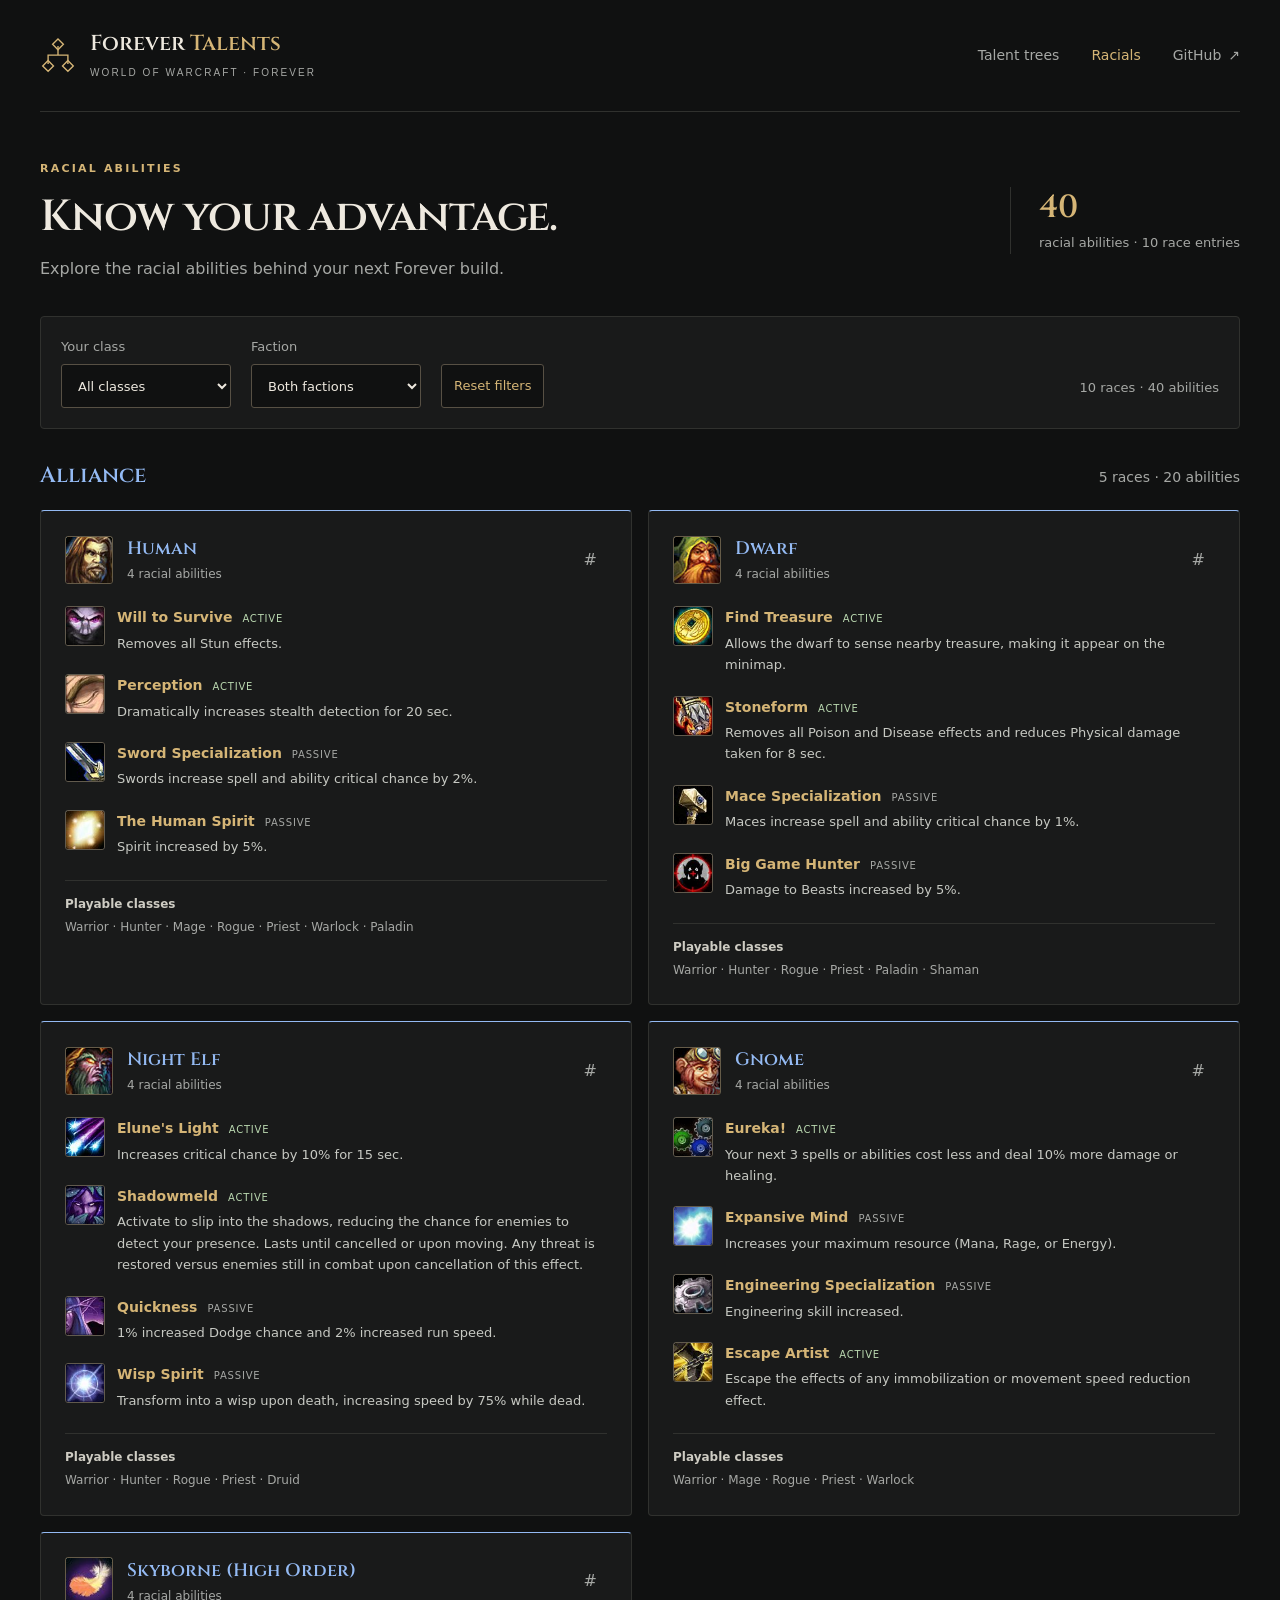
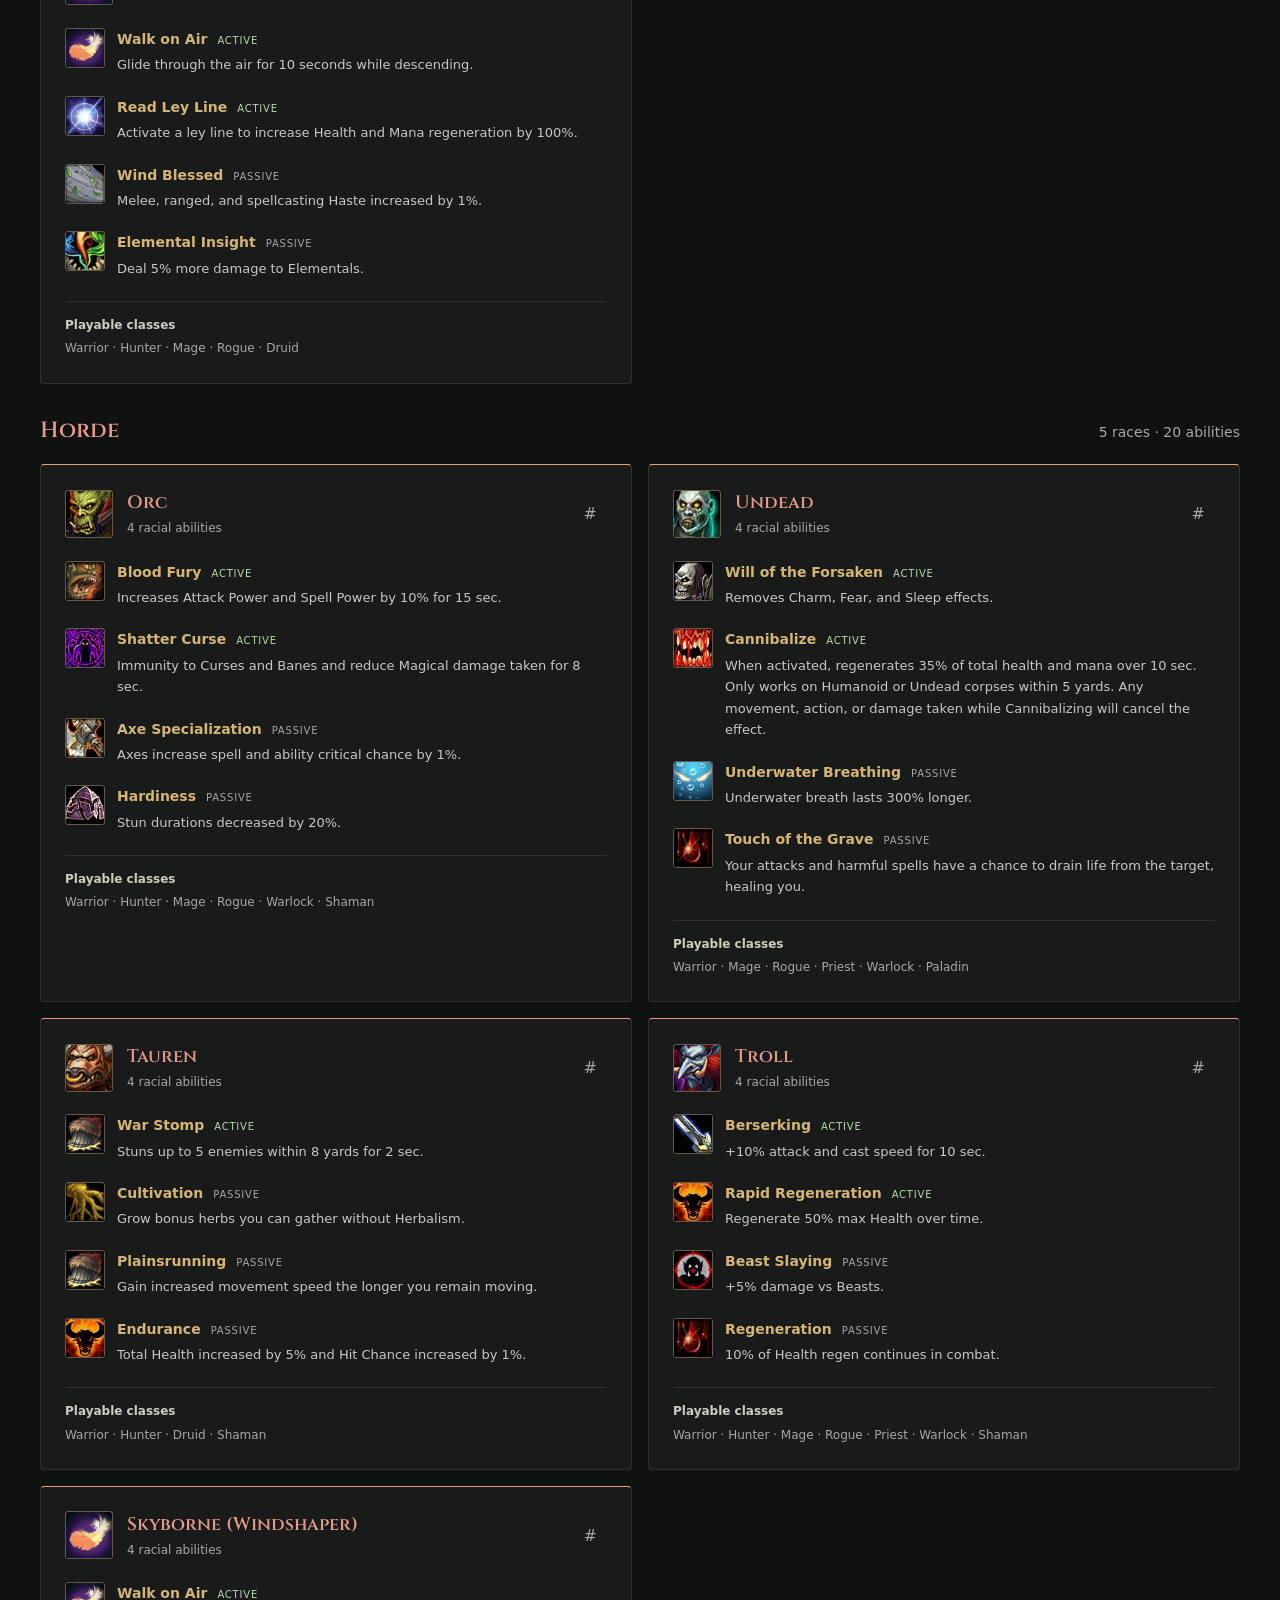
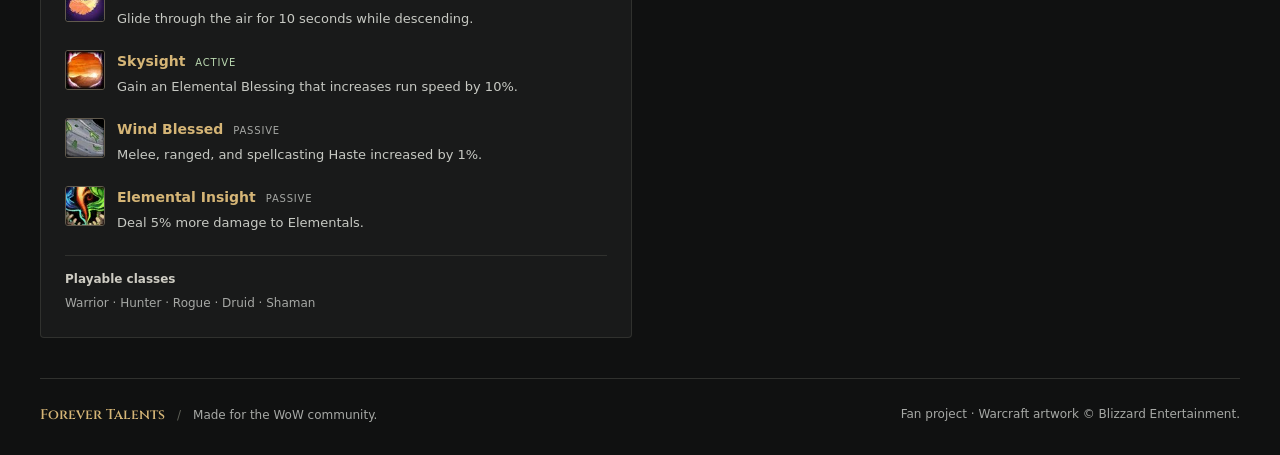
==== commit 7a2245c1: "Publish complete calculators and updated racial abilities" ====
--- a/racials.html
+++ b/racials.html
@@ -225,20 +225,20 @@
         <header class="race-heading"><img src="assets/racials/race_troll_male.jpg" alt="" width="48" height="48" loading="lazy"><div><h3 id="troll-title">Troll</h3><p>4 racial abilities</p></div><a class="race-anchor" href="#troll" aria-label="Link to Troll (Horde)">#</a></header>
         <ul class="racial-abilities">
           <li class="racial-ability">
-            <img src="assets/racials/ability_racial_shadowmeld.jpg" alt="" width="40" height="40" loading="lazy">
-            <div><div class="ability-heading"><h4>Walk on Air</h4><span class="ability-type active">Active</span></div><p>Glide downward through the air for 10 sec.</p></div>
-          </li>
-          <li class="racial-ability">
-            <img src="assets/racials/spell_nature_eyeofthestorm.jpg" alt="" width="40" height="40" loading="lazy">
-            <div><div class="ability-heading"><h4>Skysight</h4><span class="ability-type active">Active</span></div><p>Receive an Elemental Blessing increasing run speed by 10%.</p></div>
-          </li>
-          <li class="racial-ability">
-            <img src="assets/racials/ability_hunter_swiftstrike.jpg" alt="" width="40" height="40" loading="lazy">
-            <div><div class="ability-heading"><h4>Wind Blessed</h4><span class="ability-type passive">Passive</span></div><p>1% increased melee, ranged, and spellcasting Haste.</p></div>
-          </li>
-          <li class="racial-ability">
-            <img src="assets/racials/spell_fire_elementaldevastation.jpg" alt="" width="40" height="40" loading="lazy">
-            <div><div class="ability-heading"><h4>Elemental Insight</h4><span class="ability-type passive">Passive</span></div><p>Damage to Elementals increased by 5%.</p></div>
+            <img src="assets/racials/ability_meleedamage.jpg" alt="" width="40" height="40" loading="lazy">
+            <div><div class="ability-heading"><h4>Berserking</h4><span class="ability-type active">Active</span></div><p>+10% attack and cast speed for 10 sec.</p></div>
+          </li>
+          <li class="racial-ability">
+            <img src="assets/racials/spell_nature_unyeildingstamina.jpg" alt="" width="40" height="40" loading="lazy">
+            <div><div class="ability-heading"><h4>Rapid Regeneration</h4><span class="ability-type active">Active</span></div><p>Regenerate 50% max Health over time.</p></div>
+          </li>
+          <li class="racial-ability">
+            <img src="assets/racials/ability_hunter_snipershot.jpg" alt="" width="40" height="40" loading="lazy">
+            <div><div class="ability-heading"><h4>Beast Slaying</h4><span class="ability-type passive">Passive</span></div><p>+5% damage vs Beasts.</p></div>
+          </li>
+          <li class="racial-ability">
+            <img src="assets/racials/spell_shadow_lifedrain.jpg" alt="" width="40" height="40" loading="lazy">
+            <div><div class="ability-heading"><h4>Regeneration</h4><span class="ability-type passive">Passive</span></div><p>10% of Health regen continues in combat.</p></div>
           </li>
         </ul>
         <p class="race-classes"><strong>Playable classes</strong><span>Warrior · Hunter · Mage · Rogue · Priest · Warlock · Shaman</span></p>
--- a/styles.css
+++ b/styles.css
@@ -77,6 +77,20 @@
 .shaman { --class-color: #80a7df; }
 .warlock { --class-color: #b5a0da; }
 .warrior { --class-color: #c9ac8b; }
+.racial-directory { margin-top: 48px; padding-top: 30px; border-top: 1px solid var(--line); scroll-margin-top: 24px; }
+.racial-directory .section-heading a { display: inline-flex; align-items: center; gap: 6px; min-height: 44px; color: var(--gold); }
+.racial-directory .section-heading a:hover { text-decoration: underline; text-underline-offset: 4px; }
+.race-alliance { --class-color: #9cbbdf; }
+.race-horde { --class-color: #e6a293; }
+.faction-directory { margin-top: 24px; }
+.faction-directory + .faction-directory { margin-top: 32px; }
+.faction-directory-heading { display: flex; align-items: baseline; justify-content: space-between; gap: 16px; margin-bottom: 16px; padding-bottom: 10px; border-bottom: 1px solid color-mix(in srgb, var(--class-color) 35%, var(--line)); }
+.faction-directory-heading h3 { margin: 0; color: var(--class-color); font: 500 1.125rem/1.4 Cinzel, Georgia, serif; }
+.faction-directory-heading p { margin: 0; color: var(--muted); font-size: .75rem; }
+.race-card-title { align-self: center; }
+.racial-directory-card { grid-template-rows: minmax(48px, auto) 1fr 44px; }
+.race-card-title h4 { margin: 0; color: var(--class-color); font: 500 1.25rem/1.4 Cinzel, Georgia, serif; }
+.race-card-title > span { display: block; margin-top: 3px; font-size: .6875rem; color: var(--muted); }
 .site-footer { display: flex; justify-content: space-between; gap: 24px; margin-top: 40px; padding: 26px 0 30px; border-top: 1px solid var(--line); color: var(--muted); font-size: .75rem; }
 .site-footer p { margin: 0; }
 .site-footer > p:last-child { text-align: right; }
@@ -96,12 +110,11 @@
 
 @media (max-width: 640px) {
   .page { width: calc(100% - 36px); }
-  .site-header { min-height: 88px; gap: 12px; }
+  .site-header { min-height: 88px; gap: 12px; flex-wrap: wrap; padding-block: 18px; }
   .brand { font-size: 1rem; gap: 10px; }
   .brand-mark { width: 28px; }
   .brand small { font-size: .5rem; letter-spacing: .14em; }
-  nav { gap: 14px; font-size: .8125rem; }
-  nav .current { display: none; }
+  nav { gap: 22px; font-size: .8125rem; width: 100%; }
   .intro { padding: 32px 0 26px; display: block; }
   .intro-copy { max-width: 320px; }
   .collection-status { margin-top: 20px; padding: 0; border: 0; display: flex; align-items: baseline; gap: 10px; }
@@ -116,14 +129,16 @@
   .class-card h3 { font-size: 1.125rem; }
   .class-card > p { font-size: .8125rem; }
   .soon { font-size: .75rem; padding: 5px 8px; }
+  .racial-directory { margin-top: 32px; padding-top: 24px; }
+  .faction-directory-heading { display: block; }
+  .faction-directory-heading p { margin-top: 5px; }
+  .race-card-title h4 { font-size: 1.125rem; }
   .site-footer { display: block; }
   .site-footer > p:last-child { text-align: left; margin-top: 14px; }
   .footer-divider { padding: 0 6px; }
 }
 
 @media (max-width: 359px) {
-  .site-header { flex-wrap: wrap; padding-block: 16px; }
-  .site-header nav { width: 100%; }
   .brand small { letter-spacing: .05em; }
   .class-calculator { font-size: .75rem; gap: 4px; }
 }
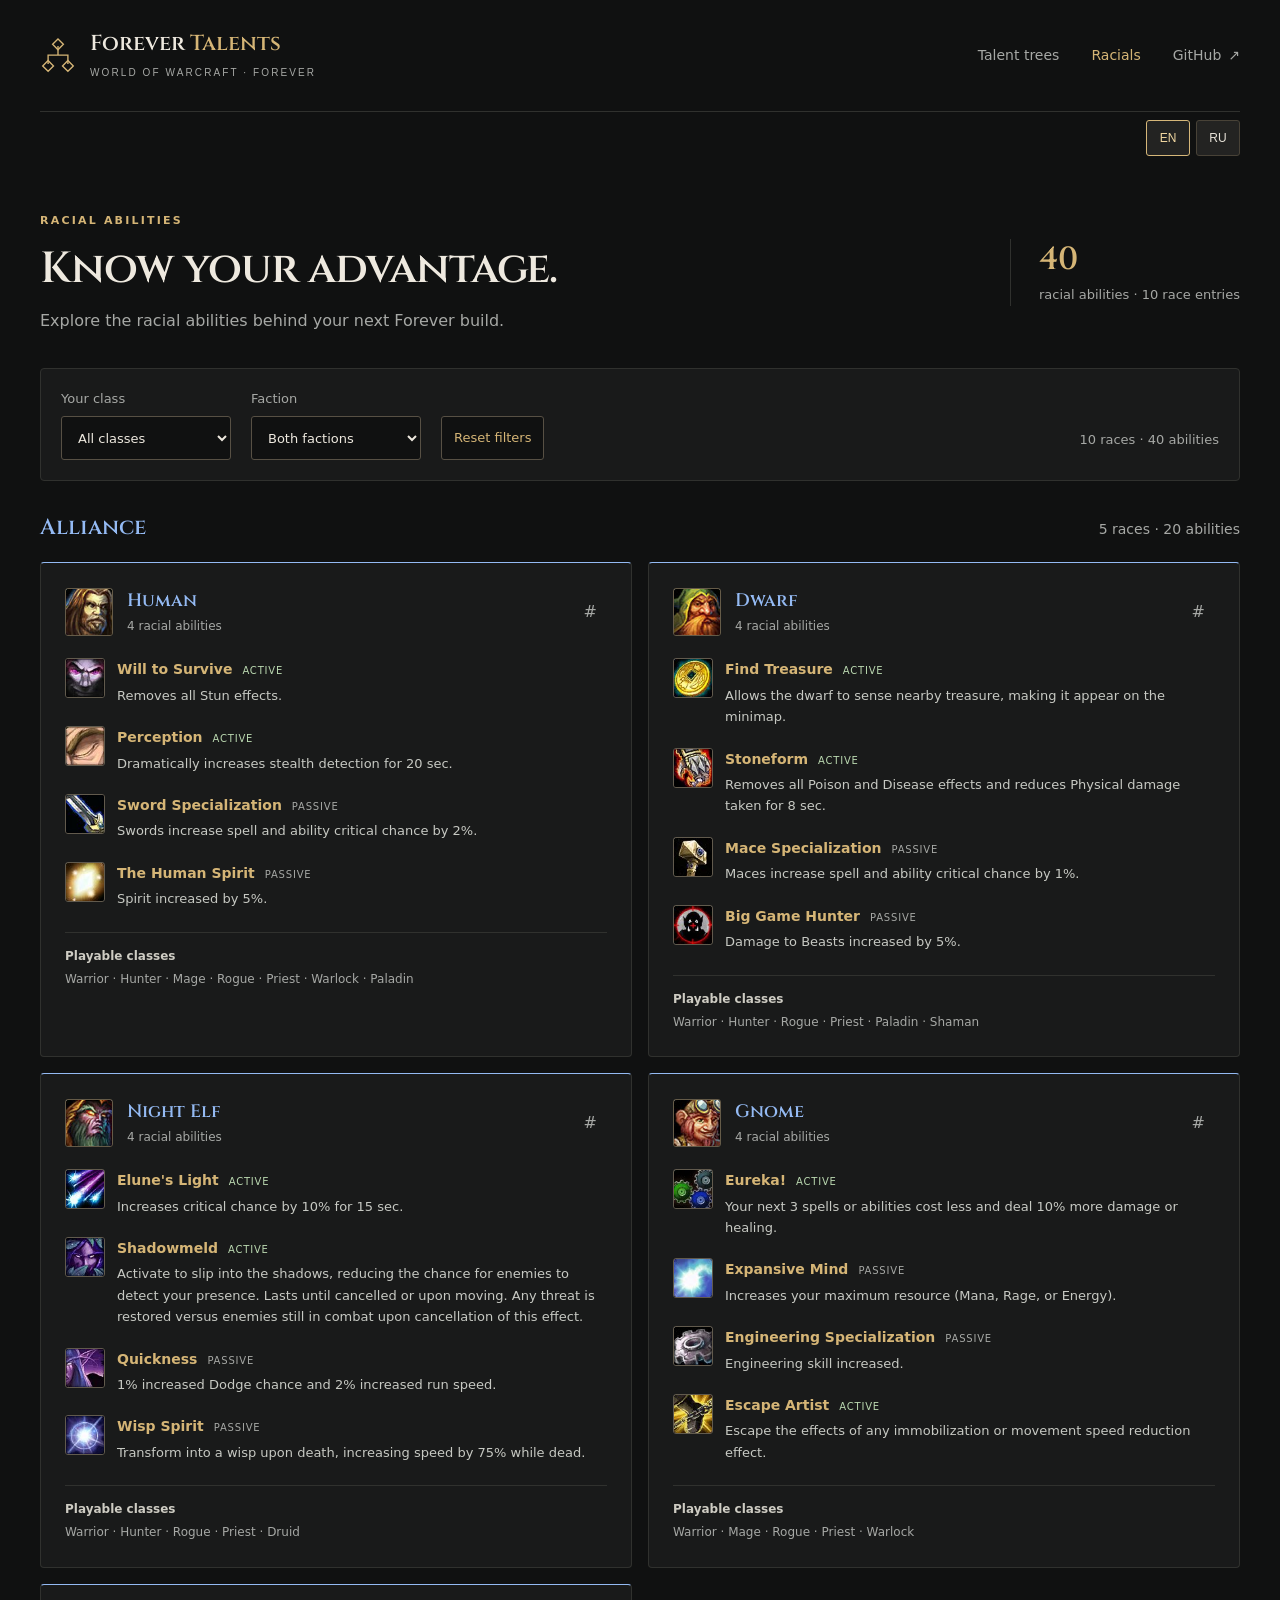
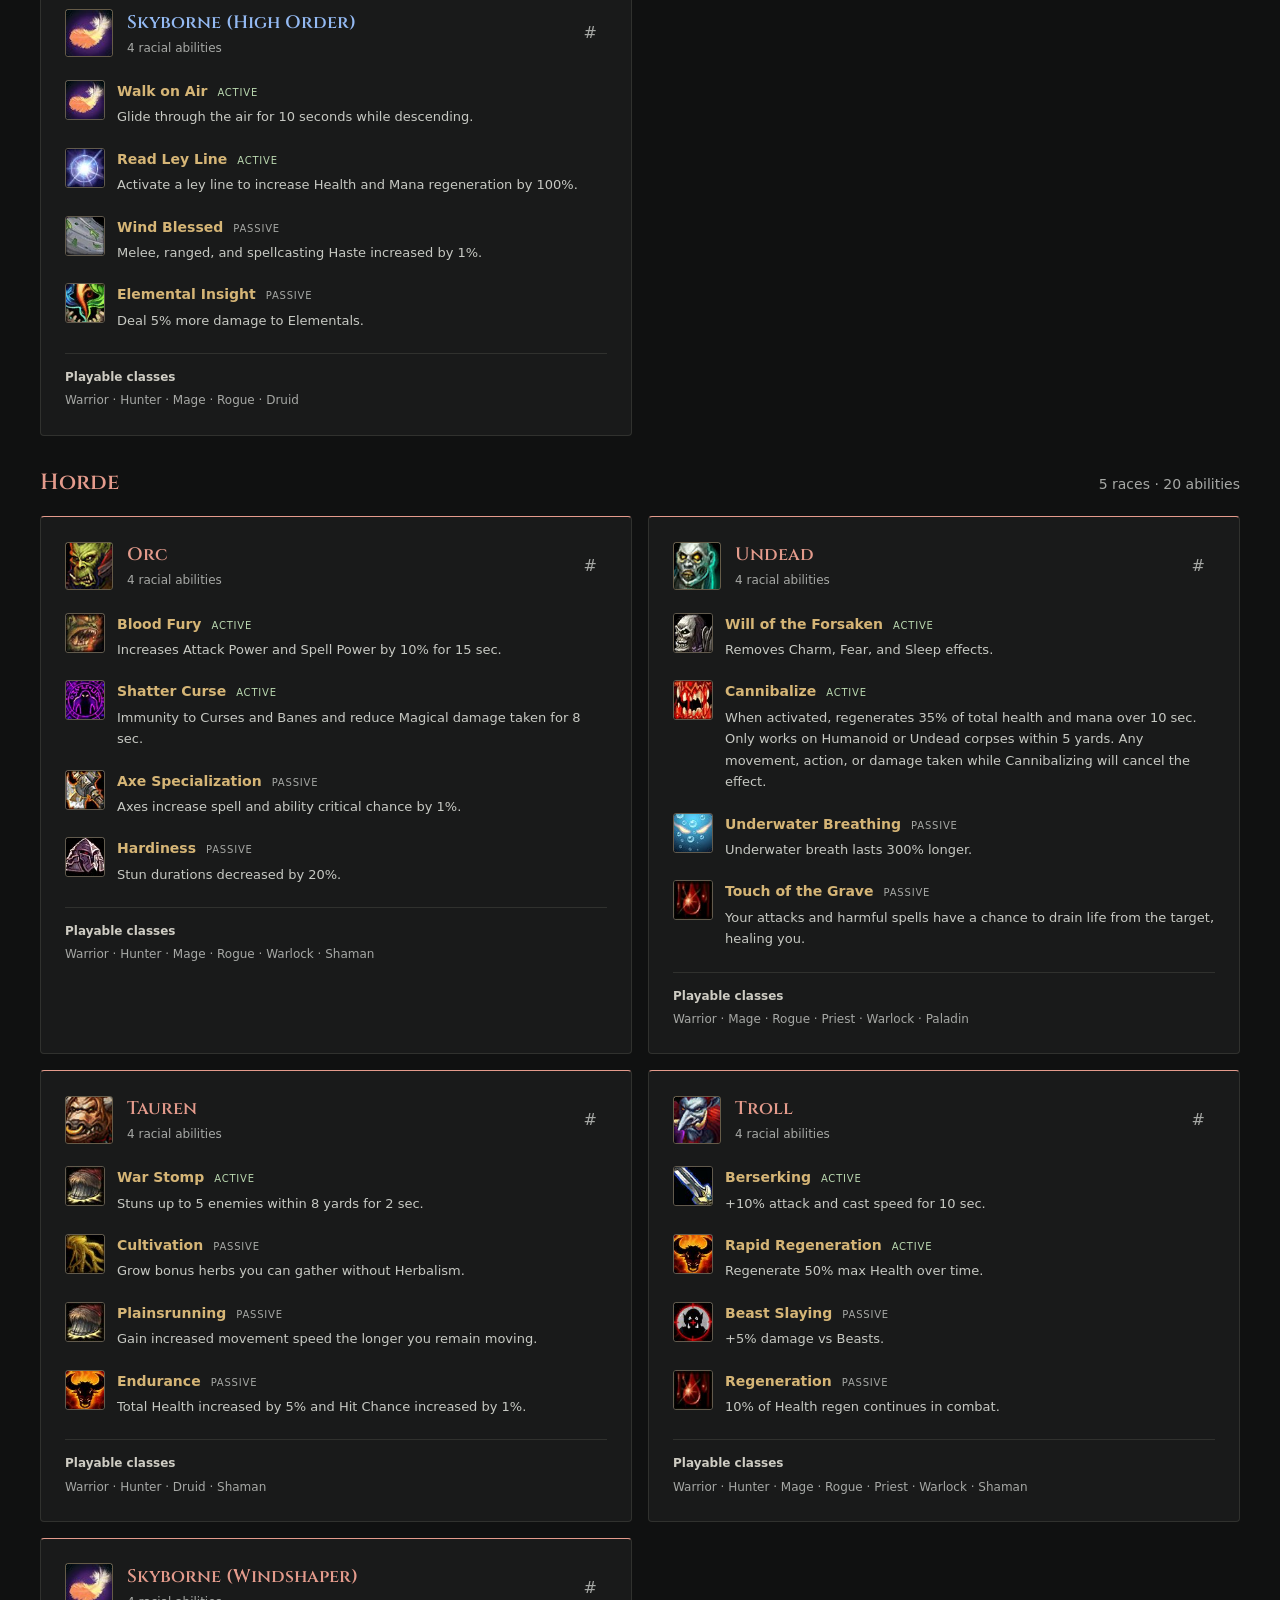
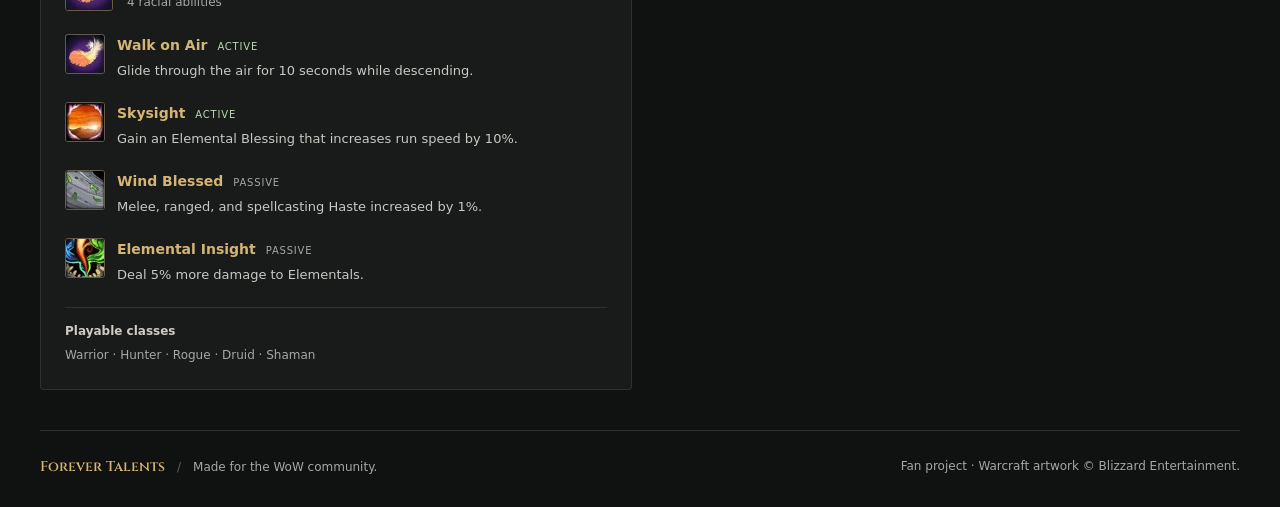
==== commit c86dd634: "Add Russian localization with preserved build compatibility" ====
--- a/racials.html
+++ b/racials.html
@@ -11,6 +11,7 @@
   <link rel="stylesheet" href="styles.css">
   <link rel="stylesheet" href="racials.css">
   <script src="racials.js" defer></script>
+  <link rel="stylesheet" href="i18n.css">
 </head>
 <body>
   <a class="skip-link" href="#racials">Skip to racial abilities</a>
@@ -275,5 +276,8 @@
       <p>Fan project · Warcraft artwork © Blizzard Entertainment.</p>
     </footer>
   </div>
+<script src="i18n.js"></script>
+<script src="locales/ru.js"></script>
+<script>I18n.start();</script>
 </body>
 </html>
--- a/i18n.css
+++ b/i18n.css
@@ -0,0 +1,8 @@
+/* The language control follows the existing gold/dark palette. */
+[data-language-switch]{display:flex;flex-wrap:wrap;justify-content:flex-end;align-items:center;gap:6px;padding:8px 0;color:inherit;font:12px/1.5 'Segoe UI',Arial,sans-serif}
+[data-language-switch] button{min-width:44px;min-height:36px;padding:5px 10px;border:1px solid #484237;border-radius:3px;background:#232322;color:#e7e2d8;font:inherit;cursor:pointer}
+[data-language-switch] button[aria-pressed=true]{color:#f1d7a0;border-color:#d6b779}
+[data-language-switch] button:focus-visible{outline:2px solid #f1d7a0;outline-offset:3px}
+[data-language-status]:empty{display:none}
+[data-language-status]{flex-basis:100%;text-align:right}
+@media(pointer:coarse){[data-language-switch] button{min-height:44px}}
